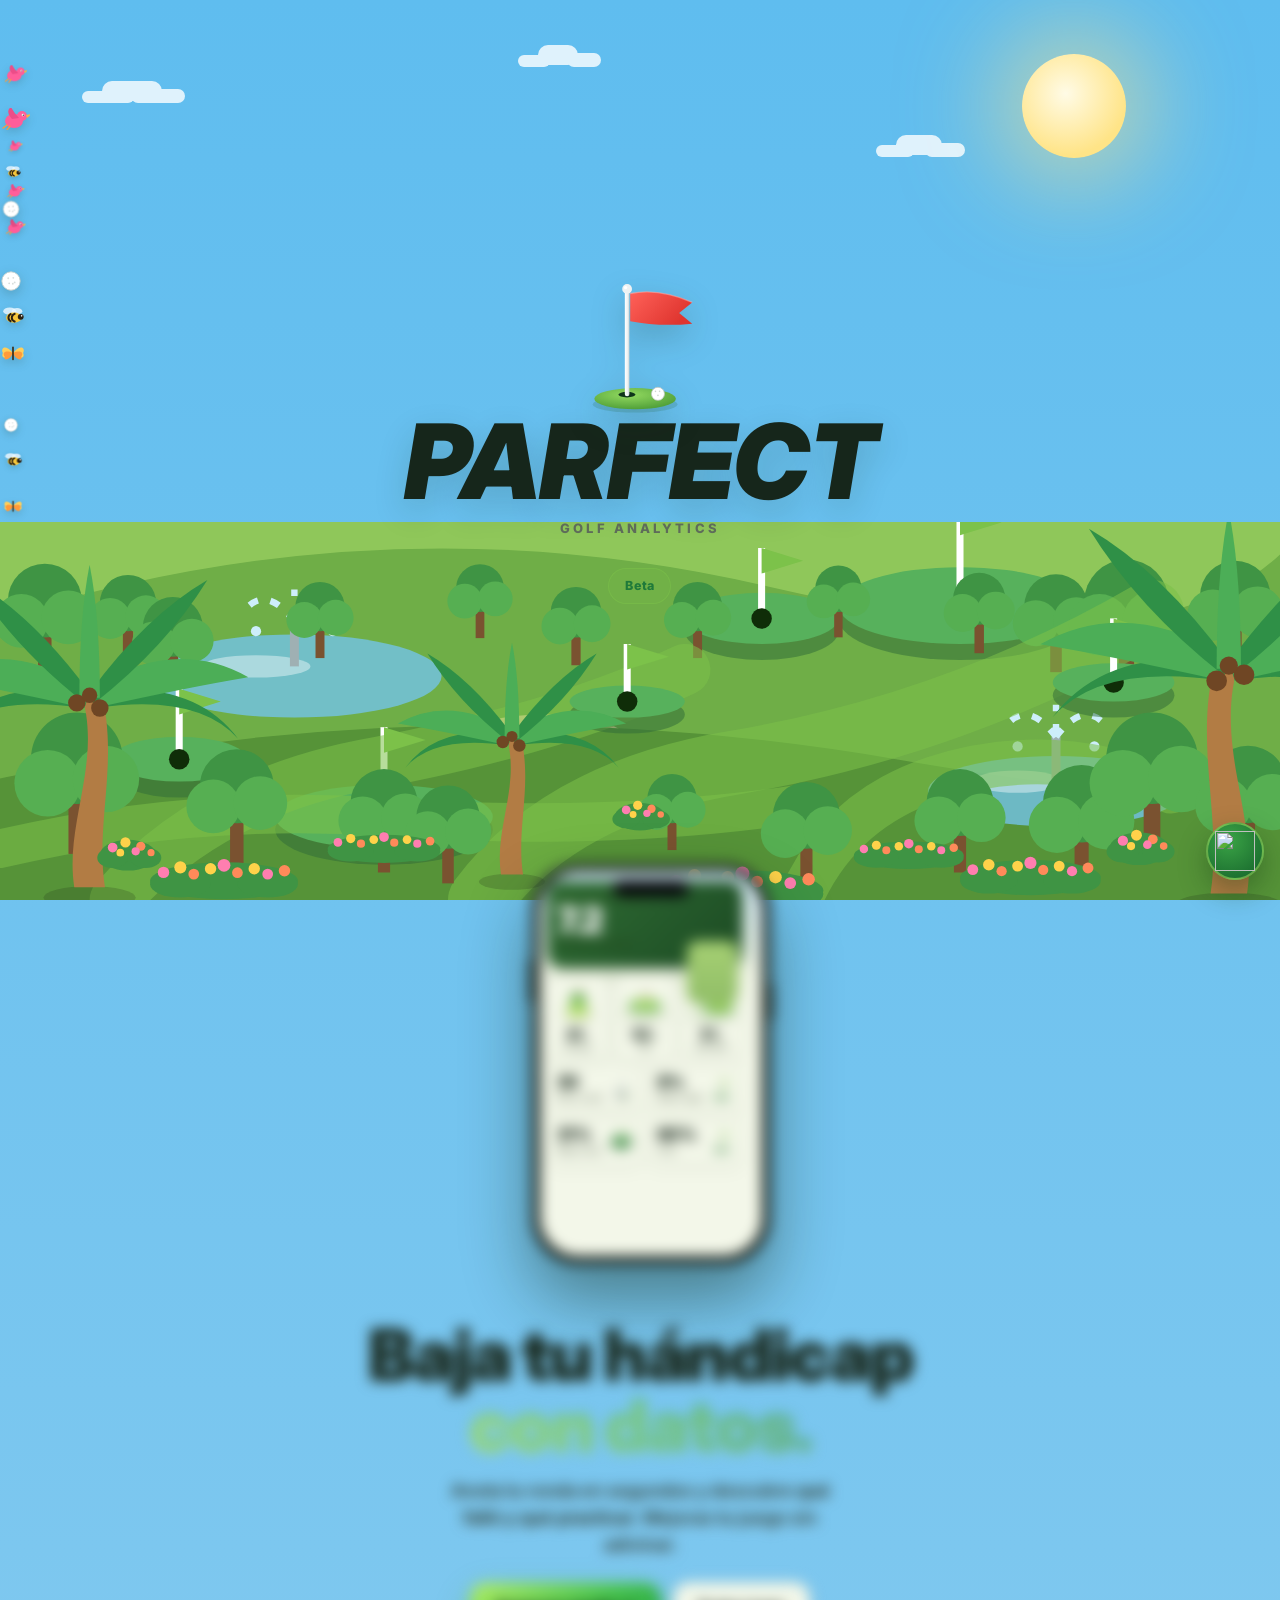
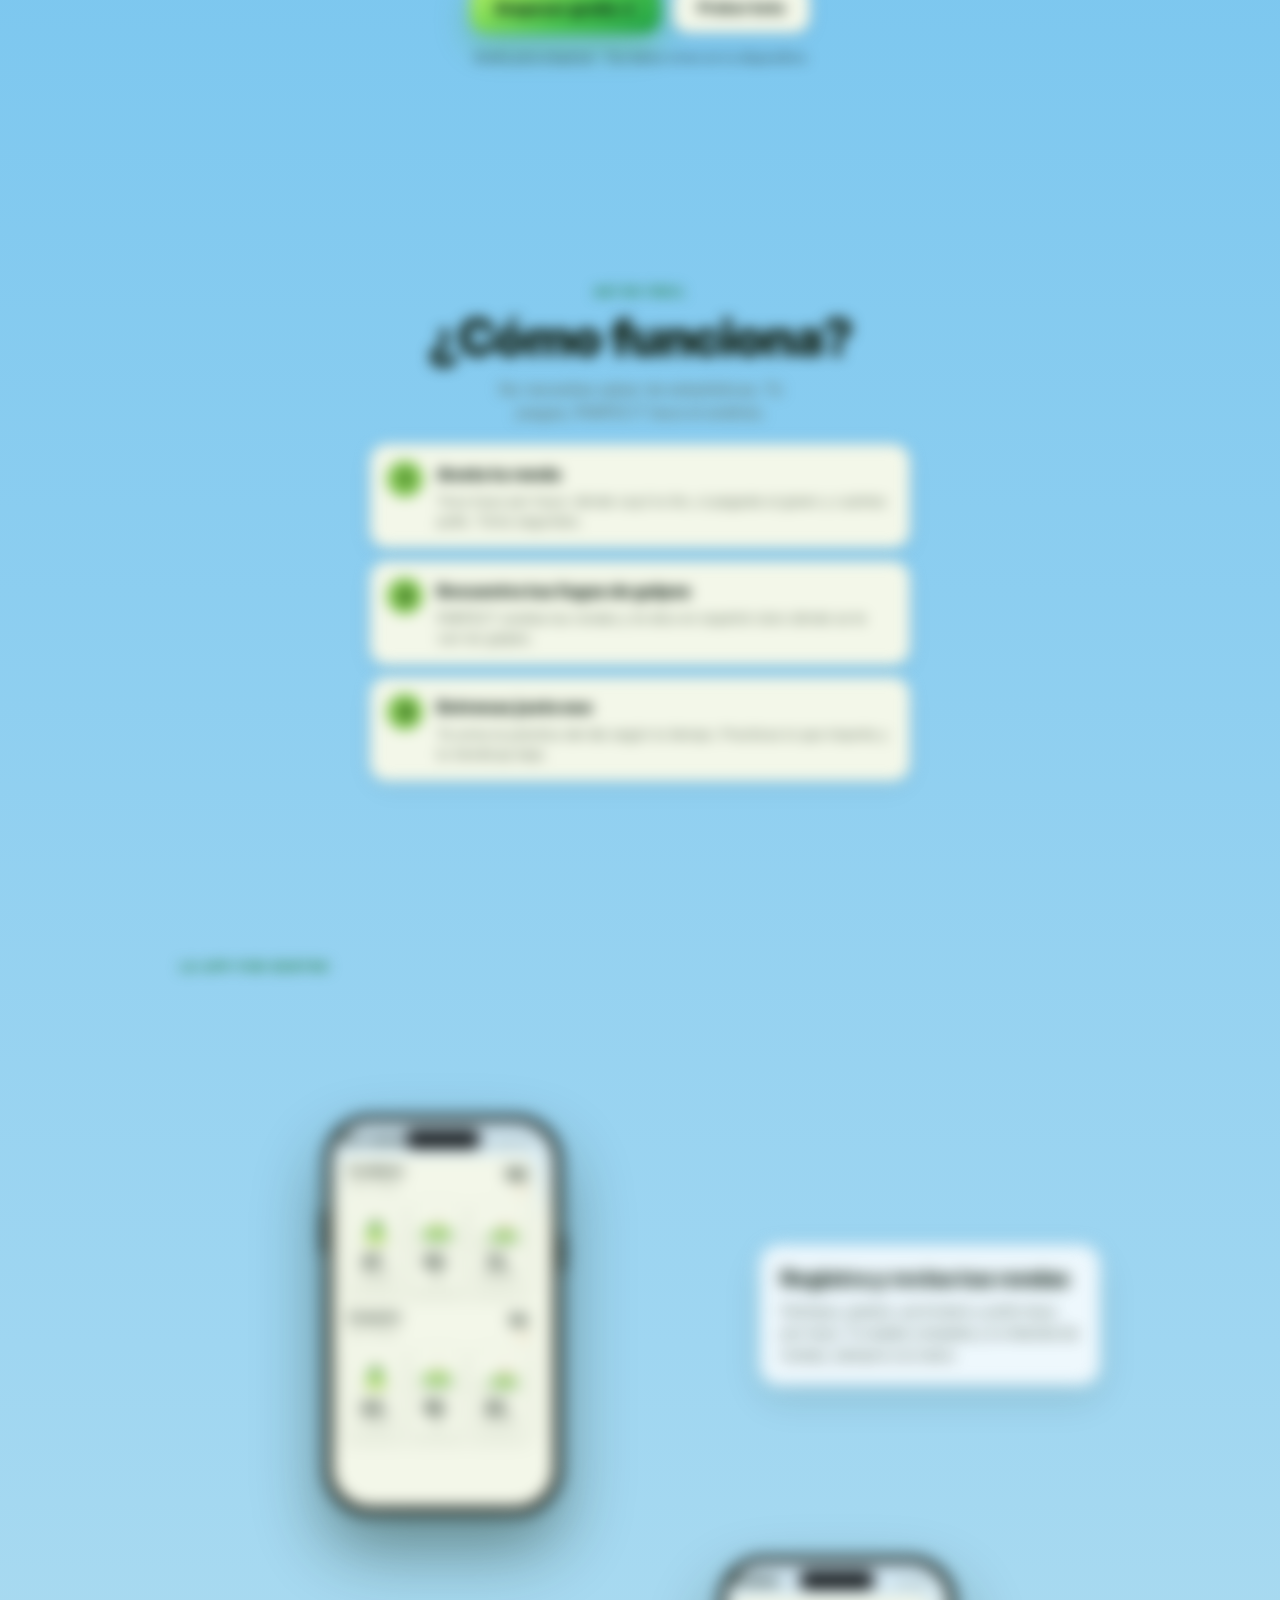
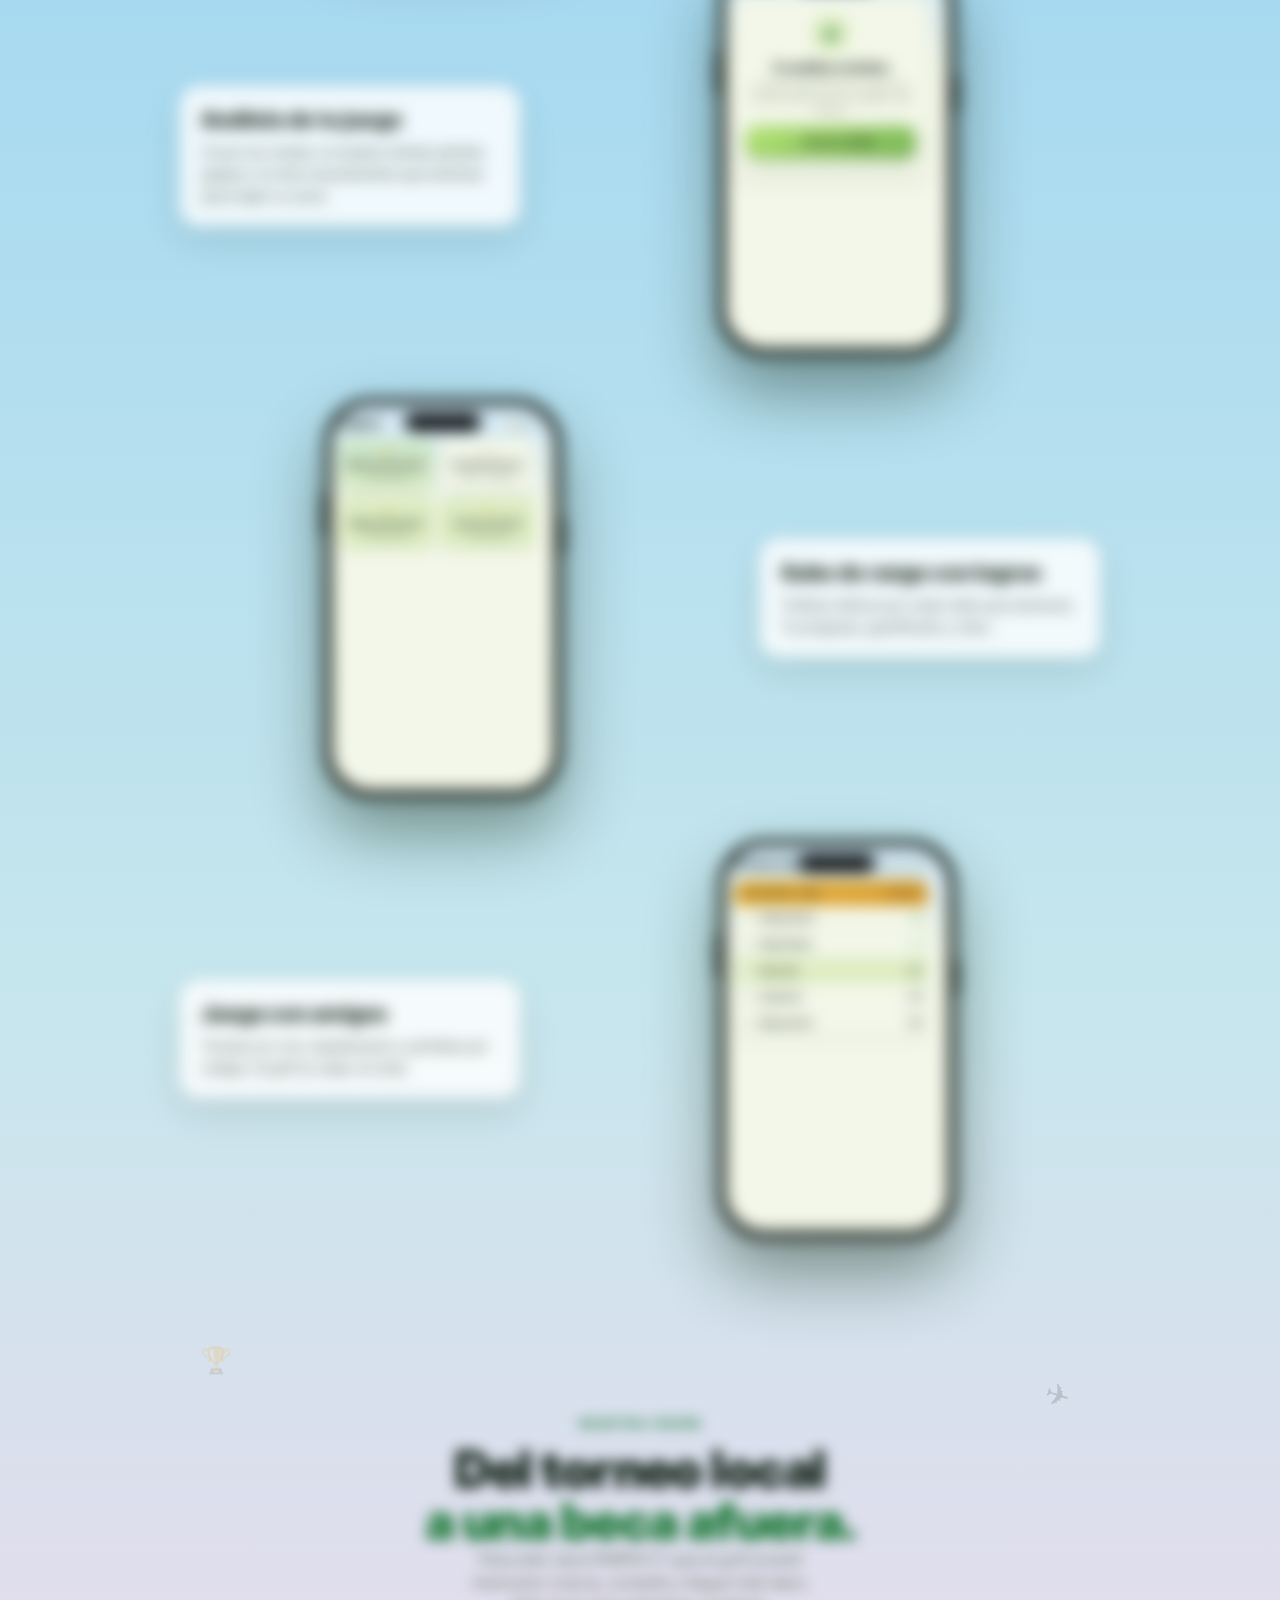
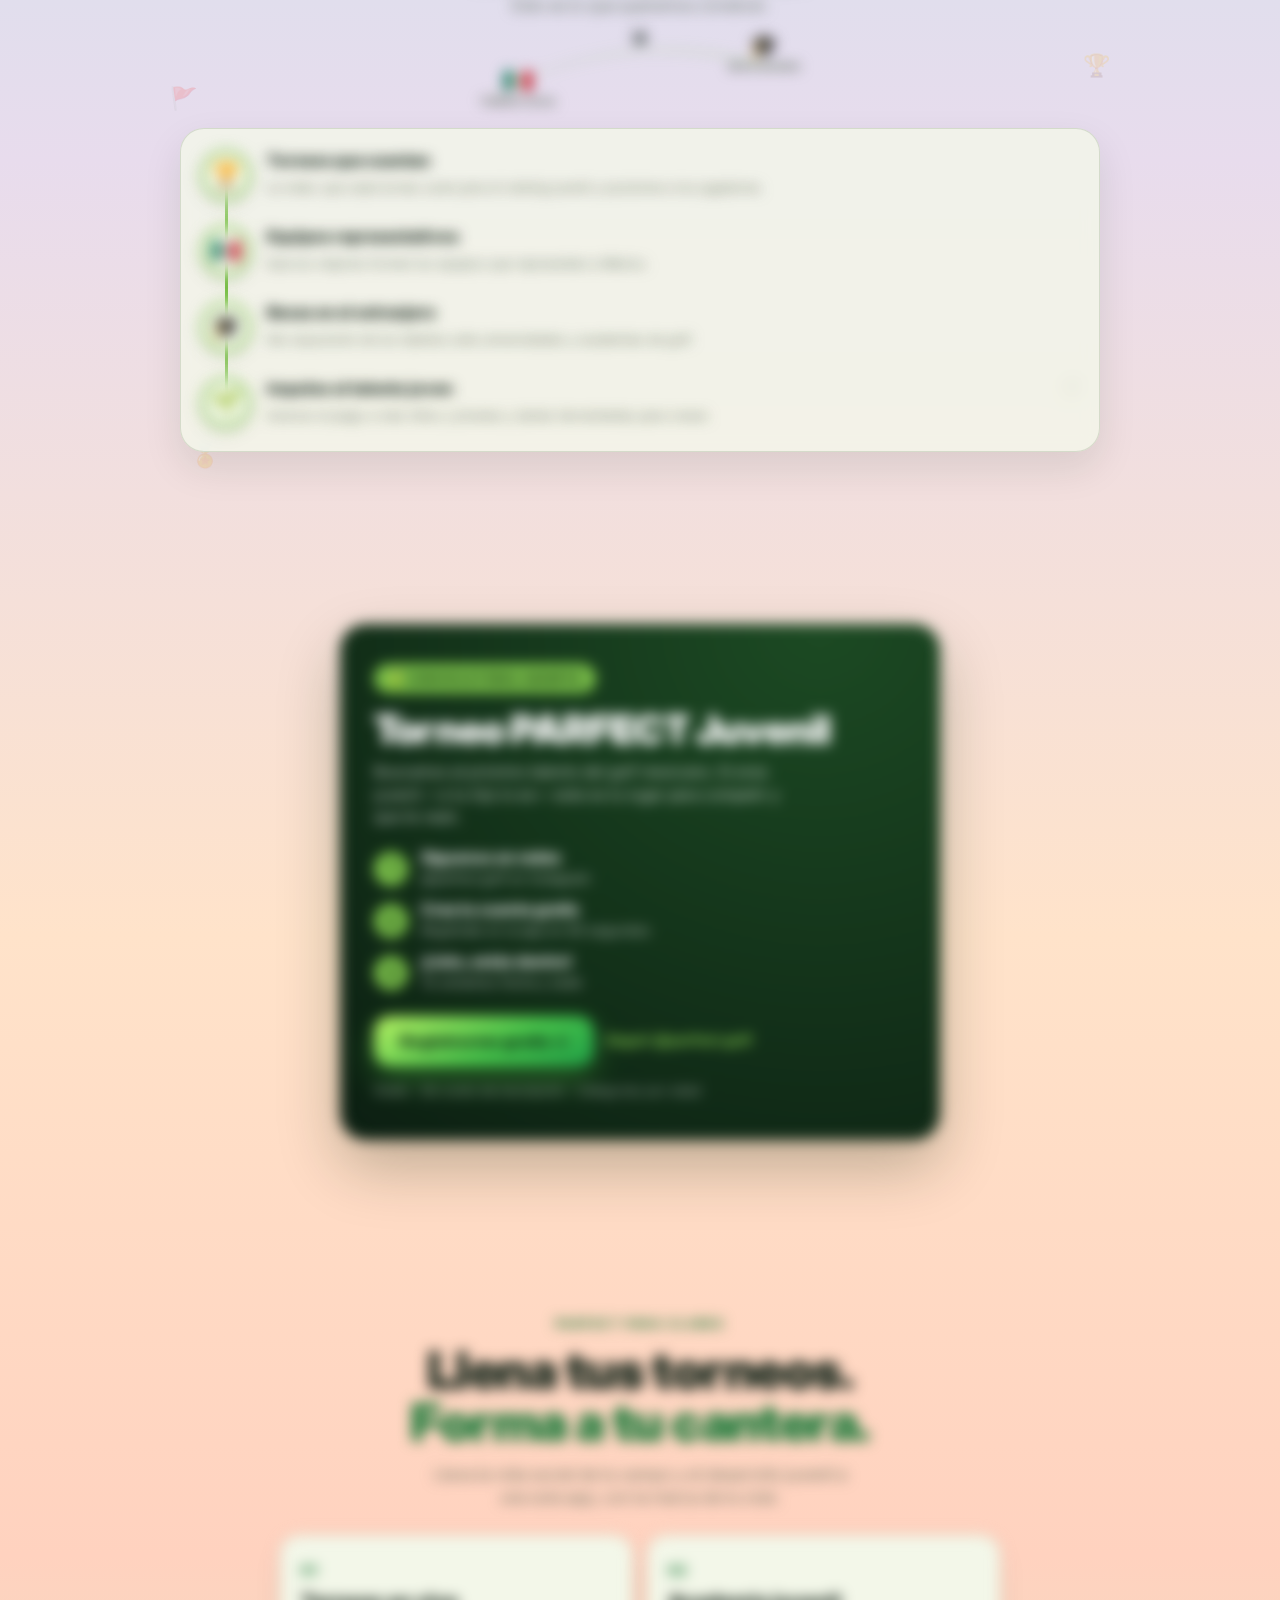
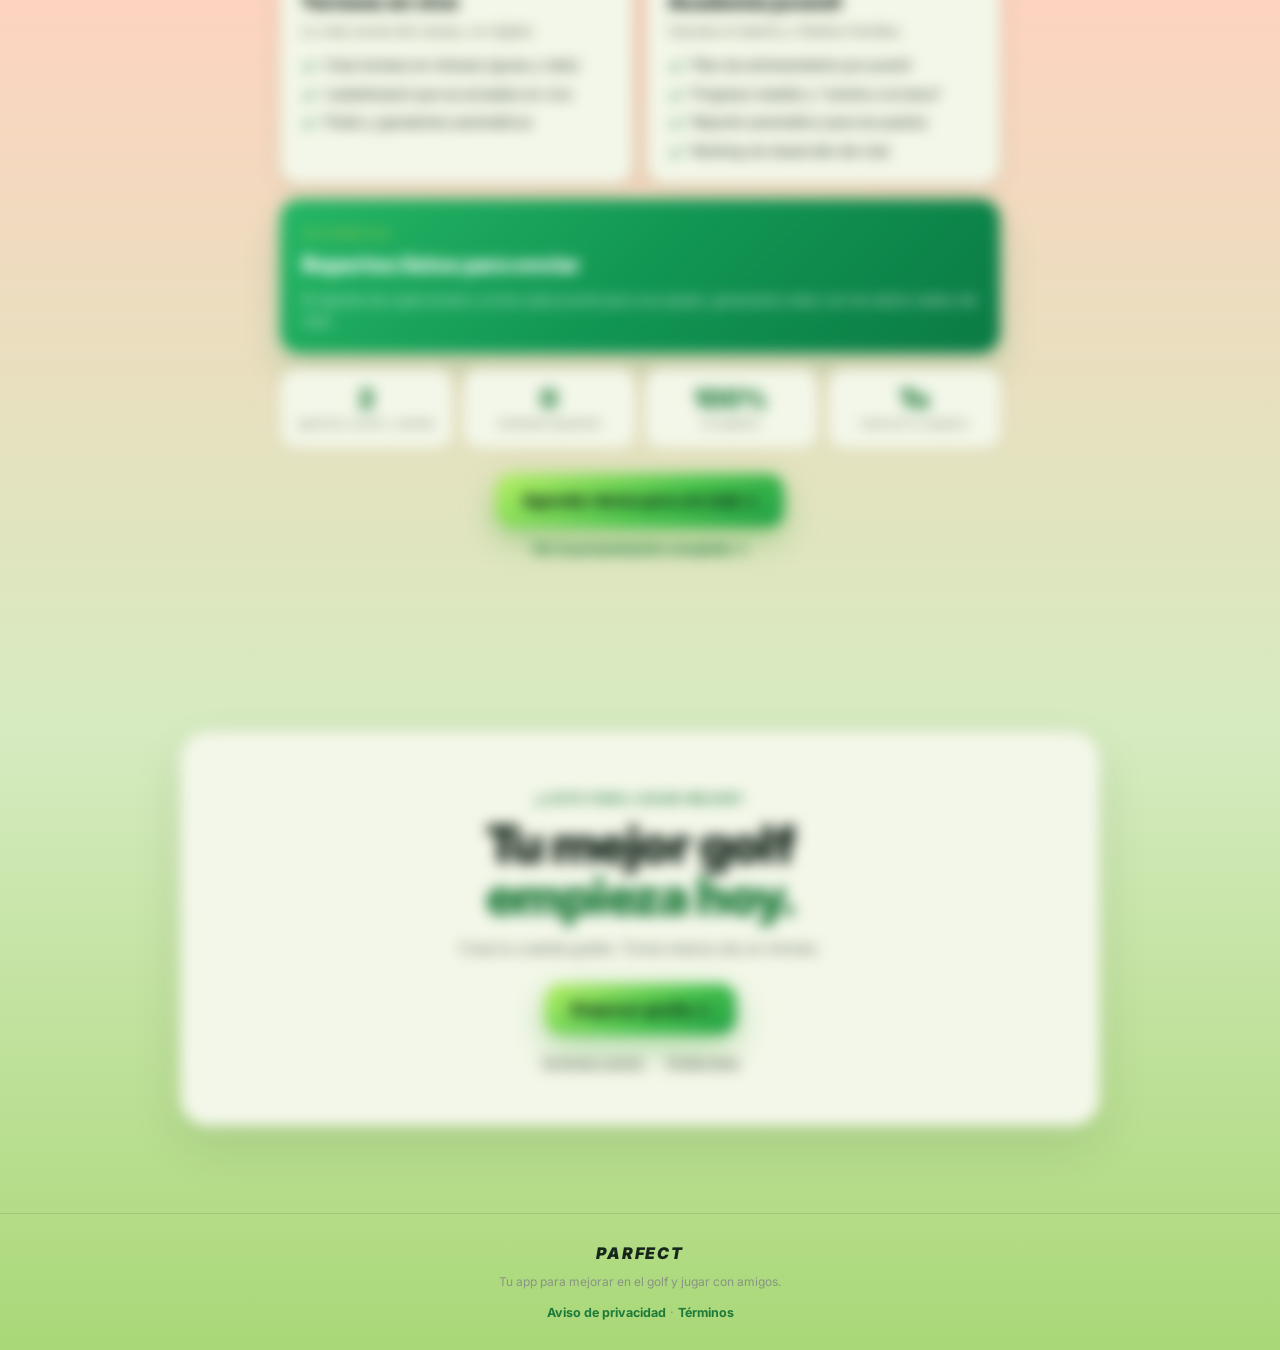
==== index.html @ e66dc019 "Aviario: tocar un pajaro abre hoja con que logro es (titulo, desbloqueado/bloqueado, descripcion) - " ====
<!doctype html>
<html lang="es">
<head>
  <meta charset="UTF-8" />
  <meta name="viewport" content="width=device-width, initial-scale=1.0, viewport-fit=cover" />
  <meta name="theme-color" content="#070b06" />
  <meta name="apple-mobile-web-app-capable" content="yes" />
  <meta name="mobile-web-app-capable" content="yes" />
  <meta name="apple-mobile-web-app-status-bar-style" content="black-translucent" />
  <meta name="apple-mobile-web-app-title" content="PARFECT" />
  <meta name="format-detection" content="telephone=no" />
  <meta name="description" content="PARFECT — Golf Analytics. Anota tu ronda y descubre qué practicar para bajar tu hándicap." />
  <title>PARFECT — Golf Analytics</title>
  <!-- Vista previa al compartir el enlace (WhatsApp, redes, etc.) -->
  <meta property="og:type" content="website" />
  <meta property="og:site_name" content="PARFECT" />
  <meta property="og:title" content="PARFECT — Golf Analytics" />
  <meta property="og:description" content="Golf Analytics. Anota tu ronda en segundos y descubre qué falló y qué practicar para bajar tu hándicap. Juega con amigos." />
  <meta property="og:url" content="https://parfectapp.github.io/parfect/" />
  <meta property="og:image" content="https://parfectapp.github.io/parfect/assets/icon-512.png?v=4" />
  <meta name="twitter:card" content="summary" />
  <meta name="twitter:title" content="PARFECT — Golf Analytics" />
  <meta name="twitter:description" content="Golf Analytics. Anota tu ronda y descubre qué practicar para bajar tu hándicap." />
  <meta name="twitter:image" content="https://parfectapp.github.io/parfect/assets/icon-512.png?v=4" />
  <link rel="icon" type="image/png" href="assets/icon-192.png?v=4" />
  <link rel="manifest" href="manifest.json" />
  <link rel="apple-touch-icon" href="assets/apple-touch-icon.png" />
  <link rel="preconnect" href="https://fonts.googleapis.com" />
  <link rel="preconnect" href="https://fonts.gstatic.com" crossorigin />
  <link href="https://fonts.googleapis.com/css2?family=Inter:ital,wght@0,400;0,600;0,700;0,800;0,900;1,800;1,900&display=swap" rel="stylesheet" />
  <link rel="stylesheet" href="css/styles.css?v=488" />
</head>
<body>
  <svg width="0" height="0" style="position:absolute" aria-hidden="true"><defs>
    <radialGradient id="g3dBall" cx="38%" cy="30%" r="72%"><stop offset="0%" stop-color="#ffffff"/><stop offset="55%" stop-color="#e8eef0"/><stop offset="100%" stop-color="#8a989b"/></radialGradient>
    <radialGradient id="g3dLime" cx="40%" cy="30%" r="75%"><stop offset="0%" stop-color="#ecffa6"/><stop offset="58%" stop-color="#7cc24a"/><stop offset="100%" stop-color="#8fb024"/></radialGradient>
    <linearGradient id="g3dGreenTop" x1="0" y1="0" x2="0" y2="1"><stop offset="0%" stop-color="#86d77f"/><stop offset="55%" stop-color="#52ac57"/><stop offset="100%" stop-color="#347e3c"/></linearGradient>
    <linearGradient id="g3dFair" x1="0" y1="0" x2="0" y2="1"><stop offset="0%" stop-color="#3f9447"/><stop offset="100%" stop-color="#1c4a24"/></linearGradient>
    <radialGradient id="g3dSky" cx="50%" cy="16%" r="95%"><stop offset="0%" stop-color="#142e1d"/><stop offset="60%" stop-color="#0c1a11"/><stop offset="100%" stop-color="#0a130c"/></radialGradient>
    <radialGradient id="g3dWater" cx="42%" cy="30%" r="80%"><stop offset="0%" stop-color="#79cdec"/><stop offset="60%" stop-color="#2f7fa6"/><stop offset="100%" stop-color="#194d68"/></radialGradient>
    <radialGradient id="g3dSand" cx="42%" cy="30%" r="82%"><stop offset="0%" stop-color="#f3e7bd"/><stop offset="100%" stop-color="#c7ad74"/></radialGradient>
    <linearGradient id="g3dGold" x1="0" y1="0" x2="0" y2="1"><stop offset="0%" stop-color="#ffe07a"/><stop offset="100%" stop-color="#e0962a"/></linearGradient>
    <radialGradient id="g3dEagle" cx="40%" cy="30%" r="80%"><stop offset="0%" stop-color="#b08f54"/><stop offset="55%" stop-color="#7c5d32"/><stop offset="100%" stop-color="#503a1e"/></radialGradient>
    <linearGradient id="g3dGrass" x1="0" y1="0" x2="0" y2="1"><stop offset="0%" stop-color="#4f9540"/><stop offset="42%" stop-color="#79b94f"/><stop offset="100%" stop-color="#cce7a4"/></linearGradient>
    <linearGradient id="g3dHorizon" x1="0" y1="0" x2="0" y2="1"><stop offset="0%" stop-color="#bfe6f7"/><stop offset="100%" stop-color="#bfe6f7" stop-opacity="0"/></linearGradient>
    <linearGradient id="capSky" x1="0" y1="0" x2="0" y2="1"><stop offset="0%" stop-color="#aaddf2"/><stop offset="55%" stop-color="#d2ebf0"/><stop offset="100%" stop-color="#dff0d6" stop-opacity="0"/></linearGradient>
    <clipPath id="capClip"><rect width="300" height="296" rx="16"/></clipPath>
  </defs></svg>
  <div class="app-bg" aria-hidden="true">
    <div class="bg-orb"></div>
    <div class="bg-stars"></div>
    <span class="bg-cloud bc1"></span><span class="bg-cloud bc2"></span><span class="bg-cloud bc3"></span><span class="bg-cloud bc4"></span>
    <img class="bg-bird bb1" src="assets/bird.png" alt="" />
    <img class="bg-bird bb2" src="assets/bird.png" alt="" />
    <img class="bg-bird bb3" src="assets/bird.png" alt="" />
    <span class="bg-gball gb1"></span>
    <span class="bg-gball gb2"></span>
    <svg class="bg-course" viewBox="0 0 400 240" preserveAspectRatio="xMidYMax slice" aria-hidden="true">
      <path class="bgc-far" d="M0,108 Q100,74 200,96 T400,88 L400,240 L0,240 Z"/>
      <g class="bgc-tree" transform="translate(18 110) scale(.85)"><rect class="bgc-trunk" x="-2" y="-2" width="4" height="14"/><circle class="bgc-leaf" cx="0" cy="-11" r="11"/><circle class="bgc-leaf2" cx="-7" cy="-5" r="8"/><circle class="bgc-leaf2" cx="7" cy="-6" r="8"/></g>
      <g class="bgc-tree" transform="translate(42 112) scale(.7)"><rect class="bgc-trunk" x="-2" y="-2" width="4" height="14"/><circle class="bgc-leaf" cx="0" cy="-11" r="11"/><circle class="bgc-leaf2" cx="-7" cy="-5" r="8"/><circle class="bgc-leaf2" cx="7" cy="-6" r="8"/></g>
      <g class="bgc-tree" transform="translate(66 108) scale(.95)"><rect class="bgc-trunk" x="-2" y="-2" width="4" height="14"/><circle class="bgc-leaf" cx="0" cy="-11" r="11"/><circle class="bgc-leaf2" cx="-7" cy="-5" r="8"/><circle class="bgc-leaf2" cx="7" cy="-6" r="8"/></g>
      <g class="bgc-tree" transform="translate(100 106) scale(.8)"><rect class="bgc-trunk" x="-2" y="-2" width="4" height="14"/><circle class="bgc-leaf" cx="0" cy="-11" r="11"/><circle class="bgc-leaf2" cx="-7" cy="-5" r="8"/><circle class="bgc-leaf2" cx="7" cy="-6" r="8"/></g>
      <g class="bgc-tree" transform="translate(140 104) scale(.7)"><rect class="bgc-trunk" x="-2" y="-2" width="4" height="14"/><circle class="bgc-leaf" cx="0" cy="-11" r="11"/><circle class="bgc-leaf2" cx="-7" cy="-5" r="8"/><circle class="bgc-leaf2" cx="7" cy="-6" r="8"/></g>
      <g class="bgc-tree" transform="translate(186 106) scale(.72)"><rect class="bgc-trunk" x="-2" y="-2" width="4" height="14"/><circle class="bgc-leaf" cx="0" cy="-11" r="11"/><circle class="bgc-leaf2" cx="-7" cy="-5" r="8"/><circle class="bgc-leaf2" cx="7" cy="-6" r="8"/></g>
      <g class="bgc-tree" transform="translate(232 104) scale(.7)"><rect class="bgc-trunk" x="-2" y="-2" width="4" height="14"/><circle class="bgc-leaf" cx="0" cy="-11" r="11"/><circle class="bgc-leaf2" cx="-7" cy="-5" r="8"/><circle class="bgc-leaf2" cx="7" cy="-6" r="8"/></g>
      <g class="bgc-tree" transform="translate(286 108) scale(.78)"><rect class="bgc-trunk" x="-2" y="-2" width="4" height="14"/><circle class="bgc-leaf" cx="0" cy="-11" r="11"/><circle class="bgc-leaf2" cx="-7" cy="-5" r="8"/><circle class="bgc-leaf2" cx="7" cy="-6" r="8"/></g>
      <g class="bgc-tree" transform="translate(330 110) scale(.9)"><rect class="bgc-trunk" x="-2" y="-2" width="4" height="14"/><circle class="bgc-leaf" cx="0" cy="-11" r="11"/><circle class="bgc-leaf2" cx="-7" cy="-5" r="8"/><circle class="bgc-leaf2" cx="7" cy="-6" r="8"/></g>
      <g class="bgc-tree" transform="translate(366 106) scale(1.05)"><rect class="bgc-trunk" x="-2" y="-2" width="4" height="14"/><circle class="bgc-leaf" cx="0" cy="-11" r="11"/><circle class="bgc-leaf2" cx="-7" cy="-5" r="8"/><circle class="bgc-leaf2" cx="7" cy="-6" r="8"/></g>
      <g class="bgc-flag" transform="translate(70 104)"><line x1="0" y1="0" x2="0" y2="-22" stroke="#fff" stroke-width="2.2"/><path d="M0,-22 l13,4 -13,4z" fill="#7cc24a"/><circle cx="0" cy="0" r="2.2" fill="#0a2e16"/></g>
      <path class="bgc-mid" d="M0,152 Q120,114 240,142 T400,132 L400,240 L0,240 Z"/>
      <ellipse class="bgc-lake" cx="92" cy="170" rx="46" ry="13"/><ellipse class="bgc-lake-sh" cx="80" cy="167" rx="17" ry="3.5"/><g class="bgc-fountain" transform="translate(92 165)"><rect x="-1.4" y="-12" width="2.8" height="14" fill="#9fb0b3"/><path class="bgc-fjet" d="M0,-12 q-9,-12 -16,-3 M0,-12 q9,-12 16,-3 M0,-13 v-9" fill="none" stroke="#cdeefb" stroke-width="2"/><circle class="bgc-fdrop d1" cx="-12" cy="-9" r="1.6" fill="#cdeefb"/><circle class="bgc-fdrop d2" cx="12" cy="-9" r="1.6" fill="#cdeefb"/></g>
      <ellipse class="bgc-green-sh" cx="300" cy="152" rx="38" ry="13"/><ellipse class="bgc-green" cx="300" cy="148" rx="38" ry="12"/><g class="bgc-flag" transform="translate(300 148)"><line x1="0" y1="0" x2="0" y2="-30" stroke="#fff" stroke-width="2.4"/><path d="M0,-30 l15,4.5 -15,4.5z" fill="#7cc24a"/><circle cx="0" cy="0" r="2.4" fill="#0a2e16"/></g>
      <ellipse class="bgc-green-sh" cx="238" cy="156" rx="24" ry="9"/><ellipse class="bgc-green" cx="238" cy="152" rx="24" ry="8"/><g class="bgc-flag" transform="translate(238 152)"><line x1="0" y1="0" x2="0" y2="-22" stroke="#fff" stroke-width="2.2"/><path d="M0,-22 l12,3.5 -12,3.5z" fill="#7cc24a"/></g>
      <g class="bgc-tree" transform="translate(14 158) scale(1.05)"><rect class="bgc-trunk" x="-2" y="-2" width="4" height="14"/><circle class="bgc-leaf" cx="0" cy="-11" r="11"/><circle class="bgc-leaf2" cx="-7" cy="-5" r="8"/><circle class="bgc-leaf2" cx="7" cy="-6" r="8"/></g>
      <g class="bgc-tree" transform="translate(54 164) scale(.85)"><rect class="bgc-trunk" x="-2" y="-2" width="4" height="14"/><circle class="bgc-leaf" cx="0" cy="-11" r="11"/><circle class="bgc-leaf2" cx="-7" cy="-5" r="8"/><circle class="bgc-leaf2" cx="7" cy="-6" r="8"/></g>
      <g class="bgc-tree" transform="translate(100 156) scale(.7)"><rect class="bgc-trunk" x="-2" y="-2" width="4" height="14"/><circle class="bgc-leaf" cx="0" cy="-11" r="11"/><circle class="bgc-leaf2" cx="-7" cy="-5" r="8"/><circle class="bgc-leaf2" cx="7" cy="-6" r="8"/></g>
      <g class="bgc-tree" transform="translate(352 160) scale(1.2)"><rect class="bgc-trunk" x="-2" y="-2" width="4" height="14"/><circle class="bgc-leaf" cx="0" cy="-11" r="11"/><circle class="bgc-leaf2" cx="-7" cy="-5" r="8"/><circle class="bgc-leaf2" cx="7" cy="-6" r="8"/></g>
      <g class="bgc-tree" transform="translate(386 156) scale(1.0)"><rect class="bgc-trunk" x="-2" y="-2" width="4" height="14"/><circle class="bgc-leaf" cx="0" cy="-11" r="11"/><circle class="bgc-leaf2" cx="-7" cy="-5" r="8"/><circle class="bgc-leaf2" cx="7" cy="-6" r="8"/></g>
      <ellipse class="bgc-sand" cx="170" cy="190" rx="26" ry="8"/>
      <ellipse class="bgc-sand" cx="64" cy="198" rx="20" ry="7"/>
      <path class="bgc-front" d="M0,202 Q140,172 280,196 T400,192 L400,240 L0,240 Z"/>
      <ellipse class="bgc-lake" cx="330" cy="206" rx="40" ry="11"/><ellipse class="bgc-lake-sh" cx="318" cy="203" rx="14" ry="3.5"/><g class="bgc-fountain" transform="translate(330 201)"><rect x="-1.4" y="-12" width="2.8" height="14" fill="#9fb0b3"/><path class="bgc-fjet" d="M0,-12 q-9,-12 -16,-3 M0,-12 q9,-12 16,-3 M0,-13 v-9" fill="none" stroke="#cdeefb" stroke-width="2"/><circle class="bgc-fdrop d1" cx="-12" cy="-9" r="1.6" fill="#cdeefb"/><circle class="bgc-fdrop d2" cx="12" cy="-9" r="1.6" fill="#cdeefb"/></g>
      <ellipse class="bgc-green-sh" cx="120" cy="218" rx="34" ry="11"/><ellipse class="bgc-green" cx="120" cy="214" rx="34" ry="10"/><g class="bgc-flag" transform="translate(120 214)"><line x1="0" y1="0" x2="0" y2="-28" stroke="#fff" stroke-width="2.4"/><path d="M0,-28 l14,4 -14,4z" fill="#7cc24a"/><circle cx="0" cy="0" r="2.4" fill="#0a2e16"/></g>
      <path class="bgc-fair" d="M150,240 Q175,206 230,197 Q300,185 360,150" fill="none" stroke-width="20" stroke-linecap="round"/>
      <path class="bgc-fair" d="M36,240 Q66,206 118,197 Q176,186 214,168" fill="none" stroke-width="16" stroke-linecap="round"/>
      <path class="bgc-fair" d="M250,240 Q262,212 292,202 Q330,190 366,206" fill="none" stroke-width="14" stroke-linecap="round"/>
      <path class="bgc-fair" d="M0,224 Q60,210 120,214 Q190,219 250,210" fill="none" stroke-width="12" stroke-linecap="round"/>
      <ellipse class="bgc-green-sh" cx="56" cy="200" rx="21" ry="8"/><ellipse class="bgc-green" cx="56" cy="196" rx="21" ry="7"/><g class="bgc-flag" transform="translate(56 196)"><line x1="0" y1="0" x2="0" y2="-22" stroke="#fff" stroke-width="2.2"/><path d="M0,-22 l12,3.5 -12,3.5z" fill="#7cc24a"/></g>
      <ellipse class="bgc-green-sh" cx="348" cy="176" rx="19" ry="7"/><ellipse class="bgc-green" cx="348" cy="172" rx="19" ry="6"/><g class="bgc-flag" transform="translate(348 172)"><line x1="0" y1="0" x2="0" y2="-20" stroke="#fff" stroke-width="2.2"/><path d="M0,-20 l12,3.5 -12,3.5z" fill="#7cc24a"/></g>
      <ellipse class="bgc-green-sh" cx="196" cy="182" rx="18" ry="6"/><ellipse class="bgc-green" cx="196" cy="178" rx="18" ry="5"/><g class="bgc-flag" transform="translate(196 178)"><line x1="0" y1="0" x2="0" y2="-18" stroke="#fff" stroke-width="2"/><path d="M0,-18 l11,3 -11,3z" fill="#7cc24a"/></g>
      <g class="bgc-tree" transform="translate(24 210) scale(1.3)"><rect class="bgc-trunk" x="-2" y="-2" width="4" height="14"/><circle class="bgc-leaf" cx="0" cy="-11" r="11"/><circle class="bgc-leaf2" cx="-7" cy="-5" r="8"/><circle class="bgc-leaf2" cx="7" cy="-6" r="8"/></g>
      <g class="bgc-tree" transform="translate(74 216) scale(1.05)"><rect class="bgc-trunk" x="-2" y="-2" width="4" height="14"/><circle class="bgc-leaf" cx="0" cy="-11" r="11"/><circle class="bgc-leaf2" cx="-7" cy="-5" r="8"/><circle class="bgc-leaf2" cx="7" cy="-6" r="8"/></g>
      <g class="bgc-tree" transform="translate(360 210) scale(1.3)"><rect class="bgc-trunk" x="-2" y="-2" width="4" height="14"/><circle class="bgc-leaf" cx="0" cy="-11" r="11"/><circle class="bgc-leaf2" cx="-7" cy="-5" r="8"/><circle class="bgc-leaf2" cx="7" cy="-6" r="8"/></g>
      <g class="bgc-tree" transform="translate(390 216) scale(1.1)"><rect class="bgc-trunk" x="-2" y="-2" width="4" height="14"/><circle class="bgc-leaf" cx="0" cy="-11" r="11"/><circle class="bgc-leaf2" cx="-7" cy="-5" r="8"/><circle class="bgc-leaf2" cx="7" cy="-6" r="8"/></g>
      <g class="bgc-tree" transform="translate(150 156) scale(.68)"><rect class="bgc-trunk" x="-2" y="-2" width="4" height="14"/><circle class="bgc-leaf" cx="0" cy="-11" r="11"/><circle class="bgc-leaf2" cx="-7" cy="-5" r="8"/><circle class="bgc-leaf2" cx="7" cy="-6" r="8"/></g>
      <g class="bgc-tree" transform="translate(262 150) scale(.66)"><rect class="bgc-trunk" x="-2" y="-2" width="4" height="14"/><circle class="bgc-leaf" cx="0" cy="-11" r="11"/><circle class="bgc-leaf2" cx="-7" cy="-5" r="8"/><circle class="bgc-leaf2" cx="7" cy="-6" r="8"/></g>
      <g class="bgc-tree" transform="translate(120 222) scale(.95)"><rect class="bgc-trunk" x="-2" y="-2" width="4" height="14"/><circle class="bgc-leaf" cx="0" cy="-11" r="11"/><circle class="bgc-leaf2" cx="-7" cy="-5" r="8"/><circle class="bgc-leaf2" cx="7" cy="-6" r="8"/></g>
      <g class="bgc-tree" transform="translate(300 222) scale(.95)"><rect class="bgc-trunk" x="-2" y="-2" width="4" height="14"/><circle class="bgc-leaf" cx="0" cy="-11" r="11"/><circle class="bgc-leaf2" cx="-7" cy="-5" r="8"/><circle class="bgc-leaf2" cx="7" cy="-6" r="8"/></g>
      <g class="bgc-tree" transform="translate(40 156) scale(.8)"><rect class="bgc-trunk" x="-2" y="-2" width="4" height="14"/><circle class="bgc-leaf" cx="0" cy="-11" r="11"/><circle class="bgc-leaf2" cx="-7" cy="-5" r="8"/><circle class="bgc-leaf2" cx="7" cy="-6" r="8"/></g>
      <g class="bgc-tree" transform="translate(180 158) scale(.72)"><rect class="bgc-trunk" x="-2" y="-2" width="4" height="14"/><circle class="bgc-leaf" cx="0" cy="-11" r="11"/><circle class="bgc-leaf2" cx="-7" cy="-5" r="8"/><circle class="bgc-leaf2" cx="7" cy="-6" r="8"/></g>
      <g class="bgc-tree" transform="translate(218 156) scale(.7)"><rect class="bgc-trunk" x="-2" y="-2" width="4" height="14"/><circle class="bgc-leaf" cx="0" cy="-11" r="11"/><circle class="bgc-leaf2" cx="-7" cy="-5" r="8"/><circle class="bgc-leaf2" cx="7" cy="-6" r="8"/></g>
      <g class="bgc-tree" transform="translate(306 154) scale(.74)"><rect class="bgc-trunk" x="-2" y="-2" width="4" height="14"/><circle class="bgc-leaf" cx="0" cy="-11" r="11"/><circle class="bgc-leaf2" cx="-7" cy="-5" r="8"/><circle class="bgc-leaf2" cx="7" cy="-6" r="8"/></g>
      <g class="bgc-tree" transform="translate(330 158) scale(.9)"><rect class="bgc-trunk" x="-2" y="-2" width="4" height="14"/><circle class="bgc-leaf" cx="0" cy="-11" r="11"/><circle class="bgc-leaf2" cx="-7" cy="-5" r="8"/><circle class="bgc-leaf2" cx="7" cy="-6" r="8"/></g>
      <g class="bgc-tree" transform="translate(140 224) scale(.9)"><rect class="bgc-trunk" x="-2" y="-2" width="4" height="14"/><circle class="bgc-leaf" cx="0" cy="-11" r="11"/><circle class="bgc-leaf2" cx="-7" cy="-5" r="8"/><circle class="bgc-leaf2" cx="7" cy="-6" r="8"/></g>
      <g class="bgc-tree" transform="translate(210 216) scale(.7)"><rect class="bgc-trunk" x="-2" y="-2" width="4" height="14"/><circle class="bgc-leaf" cx="0" cy="-11" r="11"/><circle class="bgc-leaf2" cx="-7" cy="-5" r="8"/><circle class="bgc-leaf2" cx="7" cy="-6" r="8"/></g>
      <g class="bgc-tree" transform="translate(252 224) scale(.95)"><rect class="bgc-trunk" x="-2" y="-2" width="4" height="14"/><circle class="bgc-leaf" cx="0" cy="-11" r="11"/><circle class="bgc-leaf2" cx="-7" cy="-5" r="8"/><circle class="bgc-leaf2" cx="7" cy="-6" r="8"/></g>
      <g class="bgc-tree" transform="translate(338 222) scale(1.1)"><rect class="bgc-trunk" x="-2" y="-2" width="4" height="14"/><circle class="bgc-leaf" cx="0" cy="-11" r="11"/><circle class="bgc-leaf2" cx="-7" cy="-5" r="8"/><circle class="bgc-leaf2" cx="7" cy="-6" r="8"/></g>
      <g class="bgc-palm" transform="translate(34 234) scale(1.7 1.7)"><ellipse class="bgc-gsh" cx="0" cy="2" rx="9" ry="2.2"/><path class="bgc-ptrunk" d="M-3,0 C-5,-13 3,-25 -2,-39 L2,-39 C6,-25 1,-13 3,0 Z"/><g transform="translate(0 -38)"><g class="bgc-pcrown" style="animation-delay:0s"><path class="bgc-pleaf" d="M0,0 Q20,-3 29,9 Q21,0 1,3 Z"/><path class="bgc-pleaf" d="M0,0 Q-20,-3 -29,9 Q-21,0 -1,3 Z"/><path class="bgc-pleaf2" d="M0,-1 Q17,-11 31,-3 Q19,-1 1,3 Z"/><path class="bgc-pleaf2" d="M0,-1 Q-17,-11 -31,-3 Q-19,-1 -1,3 Z"/><path class="bgc-pleaf" d="M0,0 Q11,-15 23,-22 Q15,-9 1,2 Z"/><path class="bgc-pleaf" d="M0,0 Q-11,-15 -23,-22 Q-15,-9 -1,2 Z"/><path class="bgc-pleaf2" d="M-2,1 Q-2,-15 0,-25 Q2,-15 2,1 Z"/><circle class="bgc-pcoco" cx="-2.5" cy="2" r="1.7"/><circle class="bgc-pcoco" cx="2" cy="3" r="1.7"/><circle class="bgc-pcoco" cx="0" cy="0.5" r="1.5"/></g></g></g>
      <g class="bgc-palm" transform="translate(378 238) scale(-2 2)"><ellipse class="bgc-gsh" cx="0" cy="2" rx="9" ry="2.2"/><path class="bgc-ptrunk" d="M-3,0 C-5,-13 3,-25 -2,-39 L2,-39 C6,-25 1,-13 3,0 Z"/><g transform="translate(0 -38)"><g class="bgc-pcrown" style="animation-delay:-1.6s"><path class="bgc-pleaf" d="M0,0 Q20,-3 29,9 Q21,0 1,3 Z"/><path class="bgc-pleaf" d="M0,0 Q-20,-3 -29,9 Q-21,0 -1,3 Z"/><path class="bgc-pleaf2" d="M0,-1 Q17,-11 31,-3 Q19,-1 1,3 Z"/><path class="bgc-pleaf2" d="M0,-1 Q-17,-11 -31,-3 Q-19,-1 -1,3 Z"/><path class="bgc-pleaf" d="M0,0 Q11,-15 23,-22 Q15,-9 1,2 Z"/><path class="bgc-pleaf" d="M0,0 Q-11,-15 -23,-22 Q-15,-9 -1,2 Z"/><path class="bgc-pleaf2" d="M-2,1 Q-2,-15 0,-25 Q2,-15 2,1 Z"/><circle class="bgc-pcoco" cx="-2.5" cy="2" r="1.7"/><circle class="bgc-pcoco" cx="2" cy="3" r="1.7"/><circle class="bgc-pcoco" cx="0" cy="0.5" r="1.5"/></g></g></g>
      <g class="bgc-palm" transform="translate(210 226) scale(1.3 1.3)"><ellipse class="bgc-gsh" cx="0" cy="2" rx="9" ry="2.2"/><path class="bgc-ptrunk" d="M-3,0 C-5,-13 3,-25 -2,-39 L2,-39 C6,-25 1,-13 3,0 Z"/><g transform="translate(0 -38)"><g class="bgc-pcrown" style="animation-delay:-3s"><path class="bgc-pleaf" d="M0,0 Q20,-3 29,9 Q21,0 1,3 Z"/><path class="bgc-pleaf" d="M0,0 Q-20,-3 -29,9 Q-21,0 -1,3 Z"/><path class="bgc-pleaf2" d="M0,-1 Q17,-11 31,-3 Q19,-1 1,3 Z"/><path class="bgc-pleaf2" d="M0,-1 Q-17,-11 -31,-3 Q-19,-1 -1,3 Z"/><path class="bgc-pleaf" d="M0,0 Q11,-15 23,-22 Q15,-9 1,2 Z"/><path class="bgc-pleaf" d="M0,0 Q-11,-15 -23,-22 Q-15,-9 -1,2 Z"/><path class="bgc-pleaf2" d="M-2,1 Q-2,-15 0,-25 Q2,-15 2,1 Z"/><circle class="bgc-pcoco" cx="-2.5" cy="2" r="1.7"/><circle class="bgc-pcoco" cx="2" cy="3" r="1.7"/><circle class="bgc-pcoco" cx="0" cy="0.5" r="1.5"/></g></g></g>
      <g class="bgc-bush" transform="translate(150 226) scale(1.15)"><ellipse class="bgc-bushleaf" cx="0" cy="0" rx="11" ry="6"/><ellipse class="bgc-bushleaf" cx="-6" cy="1" rx="6" ry="4"/><ellipse class="bgc-bushleaf" cx="7" cy="1" rx="6" ry="4"/><circle class="bgc-fl a" cx="-6" cy="-3" r="1.9"/><circle class="bgc-fl b" cx="-1" cy="-5" r="2"/><circle class="bgc-fl c" cx="5" cy="-3.5" r="1.8"/><circle class="bgc-fl b" cx="-3" cy="-1" r="1.5"/><circle class="bgc-fl a" cx="3" cy="-1.5" r="1.6"/><circle class="bgc-fl c" cx="9" cy="-1" r="1.4"/></g>
      <g class="bgc-bush" transform="translate(288 216) scale(1)"><ellipse class="bgc-bushleaf" cx="0" cy="0" rx="11" ry="6"/><ellipse class="bgc-bushleaf" cx="-6" cy="1" rx="6" ry="4"/><ellipse class="bgc-bushleaf" cx="7" cy="1" rx="6" ry="4"/><circle class="bgc-fl a" cx="-6" cy="-3" r="1.9"/><circle class="bgc-fl b" cx="-1" cy="-5" r="2"/><circle class="bgc-fl c" cx="5" cy="-3.5" r="1.8"/><circle class="bgc-fl b" cx="-3" cy="-1" r="1.5"/><circle class="bgc-fl a" cx="3" cy="-1.5" r="1.6"/><circle class="bgc-fl c" cx="9" cy="-1" r="1.4"/></g>
      <g class="bgc-bush" transform="translate(96 210) scale(0.9)"><ellipse class="bgc-bushleaf" cx="0" cy="0" rx="11" ry="6"/><ellipse class="bgc-bushleaf" cx="-6" cy="1" rx="6" ry="4"/><ellipse class="bgc-bushleaf" cx="7" cy="1" rx="6" ry="4"/><circle class="bgc-fl a" cx="-6" cy="-3" r="1.9"/><circle class="bgc-fl b" cx="-1" cy="-5" r="2"/><circle class="bgc-fl c" cx="5" cy="-3.5" r="1.8"/><circle class="bgc-fl b" cx="-3" cy="-1" r="1.5"/><circle class="bgc-fl a" cx="3" cy="-1.5" r="1.6"/><circle class="bgc-fl c" cx="9" cy="-1" r="1.4"/></g>
      <g class="bgc-bush" transform="translate(332 232) scale(0.95)"><ellipse class="bgc-bushleaf" cx="0" cy="0" rx="11" ry="6"/><ellipse class="bgc-bushleaf" cx="-6" cy="1" rx="6" ry="4"/><ellipse class="bgc-bushleaf" cx="7" cy="1" rx="6" ry="4"/><circle class="bgc-fl a" cx="-6" cy="-3" r="1.9"/><circle class="bgc-fl b" cx="-1" cy="-5" r="2"/><circle class="bgc-fl c" cx="5" cy="-3.5" r="1.8"/><circle class="bgc-fl b" cx="-3" cy="-1" r="1.5"/><circle class="bgc-fl a" cx="3" cy="-1.5" r="1.6"/><circle class="bgc-fl c" cx="9" cy="-1" r="1.4"/></g>
      <g class="bgc-bush" transform="translate(62 228) scale(0.85)"><ellipse class="bgc-bushleaf" cx="0" cy="0" rx="11" ry="6"/><ellipse class="bgc-bushleaf" cx="-6" cy="1" rx="6" ry="4"/><ellipse class="bgc-bushleaf" cx="7" cy="1" rx="6" ry="4"/><circle class="bgc-fl a" cx="-6" cy="-3" r="1.9"/><circle class="bgc-fl b" cx="-1" cy="-5" r="2"/><circle class="bgc-fl c" cx="5" cy="-3.5" r="1.8"/><circle class="bgc-fl b" cx="-3" cy="-1" r="1.5"/><circle class="bgc-fl a" cx="3" cy="-1.5" r="1.6"/><circle class="bgc-fl c" cx="9" cy="-1" r="1.4"/></g>
      <g class="bgc-bush" transform="translate(248 232) scale(0.9)"><ellipse class="bgc-bushleaf" cx="0" cy="0" rx="11" ry="6"/><ellipse class="bgc-bushleaf" cx="-6" cy="1" rx="6" ry="4"/><ellipse class="bgc-bushleaf" cx="7" cy="1" rx="6" ry="4"/><circle class="bgc-fl a" cx="-6" cy="-3" r="1.9"/><circle class="bgc-fl b" cx="-1" cy="-5" r="2"/><circle class="bgc-fl c" cx="5" cy="-3.5" r="1.8"/><circle class="bgc-fl b" cx="-3" cy="-1" r="1.5"/><circle class="bgc-fl a" cx="3" cy="-1.5" r="1.6"/><circle class="bgc-fl c" cx="9" cy="-1" r="1.4"/></g>
      <g class="bgc-bush" transform="translate(190 208) scale(0.8)"><ellipse class="bgc-bushleaf" cx="0" cy="0" rx="11" ry="6"/><ellipse class="bgc-bushleaf" cx="-6" cy="1" rx="6" ry="4"/><ellipse class="bgc-bushleaf" cx="7" cy="1" rx="6" ry="4"/><circle class="bgc-fl a" cx="-6" cy="-3" r="1.9"/><circle class="bgc-fl b" cx="-1" cy="-5" r="2"/><circle class="bgc-fl c" cx="5" cy="-3.5" r="1.8"/><circle class="bgc-fl b" cx="-3" cy="-1" r="1.5"/><circle class="bgc-fl a" cx="3" cy="-1.5" r="1.6"/><circle class="bgc-fl c" cx="9" cy="-1" r="1.4"/></g>
      <g class="bgc-bush" transform="translate(70 236) scale(1.05)"><ellipse class="bgc-bushleaf" cx="0" cy="0" rx="22" ry="5.5"/><ellipse class="bgc-bushleaf" cx="-13" cy="1" rx="9" ry="4"/><ellipse class="bgc-bushleaf" cx="13" cy="1" rx="9" ry="4"/><circle class="bgc-fl a" cx="-18" cy="-2.5" r="1.7"/><circle class="bgc-fl b" cx="-13" cy="-4" r="1.8"/><circle class="bgc-fl c" cx="-9" cy="-2" r="1.6"/><circle class="bgc-fl b" cx="-4" cy="-3.6" r="1.7"/><circle class="bgc-fl a" cx="0" cy="-4.6" r="1.9"/><circle class="bgc-fl c" cx="4" cy="-2.4" r="1.6"/><circle class="bgc-fl b" cx="9" cy="-3.6" r="1.7"/><circle class="bgc-fl a" cx="13" cy="-2" r="1.6"/><circle class="bgc-fl c" cx="18" cy="-3" r="1.7"/></g>
      <g class="bgc-bush" transform="translate(232 237) scale(1.1)"><ellipse class="bgc-bushleaf" cx="0" cy="0" rx="22" ry="5.5"/><ellipse class="bgc-bushleaf" cx="-13" cy="1" rx="9" ry="4"/><ellipse class="bgc-bushleaf" cx="13" cy="1" rx="9" ry="4"/><circle class="bgc-fl a" cx="-18" cy="-2.5" r="1.7"/><circle class="bgc-fl b" cx="-13" cy="-4" r="1.8"/><circle class="bgc-fl c" cx="-9" cy="-2" r="1.6"/><circle class="bgc-fl b" cx="-4" cy="-3.6" r="1.7"/><circle class="bgc-fl a" cx="0" cy="-4.6" r="1.9"/><circle class="bgc-fl c" cx="4" cy="-2.4" r="1.6"/><circle class="bgc-fl b" cx="9" cy="-3.6" r="1.7"/><circle class="bgc-fl a" cx="13" cy="-2" r="1.6"/><circle class="bgc-fl c" cx="18" cy="-3" r="1.7"/></g>
      <g class="bgc-bush" transform="translate(322 233) scale(1)"><ellipse class="bgc-bushleaf" cx="0" cy="0" rx="22" ry="5.5"/><ellipse class="bgc-bushleaf" cx="-13" cy="1" rx="9" ry="4"/><ellipse class="bgc-bushleaf" cx="13" cy="1" rx="9" ry="4"/><circle class="bgc-fl a" cx="-18" cy="-2.5" r="1.7"/><circle class="bgc-fl b" cx="-13" cy="-4" r="1.8"/><circle class="bgc-fl c" cx="-9" cy="-2" r="1.6"/><circle class="bgc-fl b" cx="-4" cy="-3.6" r="1.7"/><circle class="bgc-fl a" cx="0" cy="-4.6" r="1.9"/><circle class="bgc-fl c" cx="4" cy="-2.4" r="1.6"/><circle class="bgc-fl b" cx="9" cy="-3.6" r="1.7"/><circle class="bgc-fl a" cx="13" cy="-2" r="1.6"/><circle class="bgc-fl c" cx="18" cy="-3" r="1.7"/></g>
      <g class="bgc-bush" transform="translate(284 226) scale(0.8)"><ellipse class="bgc-bushleaf" cx="0" cy="0" rx="22" ry="5.5"/><ellipse class="bgc-bushleaf" cx="-13" cy="1" rx="9" ry="4"/><ellipse class="bgc-bushleaf" cx="13" cy="1" rx="9" ry="4"/><circle class="bgc-fl a" cx="-18" cy="-2.5" r="1.7"/><circle class="bgc-fl b" cx="-13" cy="-4" r="1.8"/><circle class="bgc-fl c" cx="-9" cy="-2" r="1.6"/><circle class="bgc-fl b" cx="-4" cy="-3.6" r="1.7"/><circle class="bgc-fl a" cx="0" cy="-4.6" r="1.9"/><circle class="bgc-fl c" cx="4" cy="-2.4" r="1.6"/><circle class="bgc-fl b" cx="9" cy="-3.6" r="1.7"/><circle class="bgc-fl a" cx="13" cy="-2" r="1.6"/><circle class="bgc-fl c" cx="18" cy="-3" r="1.7"/></g>
<g class="bgc-flowers"><g class="bgcf" transform="translate(8 215)"><line x1="0" y1="0" x2="0" y2="7" stroke="#3f9d52" stroke-width="1.1"/><g class="bgcf-h" style="animation-delay:s"><circle cx="-2.4" r="1.6" fill=""/><circle cx="2.4" r="1.6" fill=""/><circle cy="-2.4" r="1.6" fill=""/><circle cy="2.4" r="1.6" fill=""/><circle r="1.3" fill="#ffe14a"/></g></g><g class="bgcf" transform="translate(24 219)"><line x1="0" y1="0" x2="0" y2="7" stroke="#3f9d52" stroke-width="1.1"/><g class="bgcf-h" style="animation-delay:0s"><circle cx="-2.4" r="1.6" fill="#ff7eb0"/><circle cx="2.4" r="1.6" fill="#ff7eb0"/><circle cy="-2.4" r="1.6" fill="#ff7eb0"/><circle cy="2.4" r="1.6" fill="#ff7eb0"/><circle r="1.3" fill="#ffe14a"/></g></g><g class="bgcf" transform="translate(40 223)"><line x1="0" y1="0" x2="0" y2="7" stroke="#3f9d52" stroke-width="1.1"/><g class="bgcf-h" style="animation-delay:0.4s"><circle cx="-2.4" r="1.6" fill="#ff9f43"/><circle cx="2.4" r="1.6" fill="#ff9f43"/><circle cy="-2.4" r="1.6" fill="#ff9f43"/><circle cy="2.4" r="1.6" fill="#ff9f43"/><circle r="1.3" fill="#ffe14a"/></g></g><g class="bgcf" transform="translate(56 227)"><line x1="0" y1="0" x2="0" y2="7" stroke="#3f9d52" stroke-width="1.1"/><g class="bgcf-h" style="animation-delay:0.8s"><circle cx="-2.4" r="1.6" fill="#ffffff"/><circle cx="2.4" r="1.6" fill="#ffffff"/><circle cy="-2.4" r="1.6" fill="#ffffff"/><circle cy="2.4" r="1.6" fill="#ffffff"/><circle r="1.3" fill="#ffe14a"/></g></g><g class="bgcf" transform="translate(64 231)"><line x1="0" y1="0" x2="0" y2="7" stroke="#3f9d52" stroke-width="1.1"/><g class="bgcf-h" style="animation-delay:1.2s"><circle cx="-2.4" r="1.6" fill="#b06ad0"/><circle cx="2.4" r="1.6" fill="#b06ad0"/><circle cy="-2.4" r="1.6" fill="#b06ad0"/><circle cy="2.4" r="1.6" fill="#b06ad0"/><circle r="1.3" fill="#ffe14a"/></g></g><g class="bgcf" transform="translate(80 215)"><line x1="0" y1="0" x2="0" y2="7" stroke="#3f9d52" stroke-width="1.1"/><g class="bgcf-h" style="animation-delay:s"><circle cx="-2.4" r="1.6" fill="#ff5a7a"/><circle cx="2.4" r="1.6" fill="#ff5a7a"/><circle cy="-2.4" r="1.6" fill="#ff5a7a"/><circle cy="2.4" r="1.6" fill="#ff5a7a"/><circle r="1.3" fill="#ffe14a"/></g></g><g class="bgcf" transform="translate(96 219)"><line x1="0" y1="0" x2="0" y2="7" stroke="#3f9d52" stroke-width="1.1"/><g class="bgcf-h" style="animation-delay:0s"><circle cx="-2.4" r="1.6" fill=""/><circle cx="2.4" r="1.6" fill=""/><circle cy="-2.4" r="1.6" fill=""/><circle cy="2.4" r="1.6" fill=""/><circle r="1.3" fill="#ffe14a"/></g></g><g class="bgcf" transform="translate(112 223)"><line x1="0" y1="0" x2="0" y2="7" stroke="#3f9d52" stroke-width="1.1"/><g class="bgcf-h" style="animation-delay:0.4s"><circle cx="-2.4" r="1.6" fill="#ff7eb0"/><circle cx="2.4" r="1.6" fill="#ff7eb0"/><circle cy="-2.4" r="1.6" fill="#ff7eb0"/><circle cy="2.4" r="1.6" fill="#ff7eb0"/><circle r="1.3" fill="#ffe14a"/></g></g><g class="bgcf" transform="translate(120 227)"><line x1="0" y1="0" x2="0" y2="7" stroke="#3f9d52" stroke-width="1.1"/><g class="bgcf-h" style="animation-delay:0.8s"><circle cx="-2.4" r="1.6" fill="#ff9f43"/><circle cx="2.4" r="1.6" fill="#ff9f43"/><circle cy="-2.4" r="1.6" fill="#ff9f43"/><circle cy="2.4" r="1.6" fill="#ff9f43"/><circle r="1.3" fill="#ffe14a"/></g></g><g class="bgcf" transform="translate(136 231)"><line x1="0" y1="0" x2="0" y2="7" stroke="#3f9d52" stroke-width="1.1"/><g class="bgcf-h" style="animation-delay:1.2s"><circle cx="-2.4" r="1.6" fill="#ffffff"/><circle cx="2.4" r="1.6" fill="#ffffff"/><circle cy="-2.4" r="1.6" fill="#ffffff"/><circle cy="2.4" r="1.6" fill="#ffffff"/><circle r="1.3" fill="#ffe14a"/></g></g><g class="bgcf" transform="translate(152 215)"><line x1="0" y1="0" x2="0" y2="7" stroke="#3f9d52" stroke-width="1.1"/><g class="bgcf-h" style="animation-delay:s"><circle cx="-2.4" r="1.6" fill="#b06ad0"/><circle cx="2.4" r="1.6" fill="#b06ad0"/><circle cy="-2.4" r="1.6" fill="#b06ad0"/><circle cy="2.4" r="1.6" fill="#b06ad0"/><circle r="1.3" fill="#ffe14a"/></g></g><g class="bgcf" transform="translate(168 219)"><line x1="0" y1="0" x2="0" y2="7" stroke="#3f9d52" stroke-width="1.1"/><g class="bgcf-h" style="animation-delay:0s"><circle cx="-2.4" r="1.6" fill="#ff5a7a"/><circle cx="2.4" r="1.6" fill="#ff5a7a"/><circle cy="-2.4" r="1.6" fill="#ff5a7a"/><circle cy="2.4" r="1.6" fill="#ff5a7a"/><circle r="1.3" fill="#ffe14a"/></g></g><g class="bgcf" transform="translate(176 223)"><line x1="0" y1="0" x2="0" y2="7" stroke="#3f9d52" stroke-width="1.1"/><g class="bgcf-h" style="animation-delay:0.4s"><circle cx="-2.4" r="1.6" fill=""/><circle cx="2.4" r="1.6" fill=""/><circle cy="-2.4" r="1.6" fill=""/><circle cy="2.4" r="1.6" fill=""/><circle r="1.3" fill="#ffe14a"/></g></g><g class="bgcf" transform="translate(192 227)"><line x1="0" y1="0" x2="0" y2="7" stroke="#3f9d52" stroke-width="1.1"/><g class="bgcf-h" style="animation-delay:0.8s"><circle cx="-2.4" r="1.6" fill="#ff7eb0"/><circle cx="2.4" r="1.6" fill="#ff7eb0"/><circle cy="-2.4" r="1.6" fill="#ff7eb0"/><circle cy="2.4" r="1.6" fill="#ff7eb0"/><circle r="1.3" fill="#ffe14a"/></g></g><g class="bgcf" transform="translate(208 231)"><line x1="0" y1="0" x2="0" y2="7" stroke="#3f9d52" stroke-width="1.1"/><g class="bgcf-h" style="animation-delay:1.2s"><circle cx="-2.4" r="1.6" fill="#ff9f43"/><circle cx="2.4" r="1.6" fill="#ff9f43"/><circle cy="-2.4" r="1.6" fill="#ff9f43"/><circle cy="2.4" r="1.6" fill="#ff9f43"/><circle r="1.3" fill="#ffe14a"/></g></g><g class="bgcf" transform="translate(224 215)"><line x1="0" y1="0" x2="0" y2="7" stroke="#3f9d52" stroke-width="1.1"/><g class="bgcf-h" style="animation-delay:s"><circle cx="-2.4" r="1.6" fill="#ffffff"/><circle cx="2.4" r="1.6" fill="#ffffff"/><circle cy="-2.4" r="1.6" fill="#ffffff"/><circle cy="2.4" r="1.6" fill="#ffffff"/><circle r="1.3" fill="#ffe14a"/></g></g><g class="bgcf" transform="translate(232 219)"><line x1="0" y1="0" x2="0" y2="7" stroke="#3f9d52" stroke-width="1.1"/><g class="bgcf-h" style="animation-delay:0s"><circle cx="-2.4" r="1.6" fill="#b06ad0"/><circle cx="2.4" r="1.6" fill="#b06ad0"/><circle cy="-2.4" r="1.6" fill="#b06ad0"/><circle cy="2.4" r="1.6" fill="#b06ad0"/><circle r="1.3" fill="#ffe14a"/></g></g><g class="bgcf" transform="translate(248 223)"><line x1="0" y1="0" x2="0" y2="7" stroke="#3f9d52" stroke-width="1.1"/><g class="bgcf-h" style="animation-delay:0.4s"><circle cx="-2.4" r="1.6" fill="#ff5a7a"/><circle cx="2.4" r="1.6" fill="#ff5a7a"/><circle cy="-2.4" r="1.6" fill="#ff5a7a"/><circle cy="2.4" r="1.6" fill="#ff5a7a"/><circle r="1.3" fill="#ffe14a"/></g></g><g class="bgcf" transform="translate(264 227)"><line x1="0" y1="0" x2="0" y2="7" stroke="#3f9d52" stroke-width="1.1"/><g class="bgcf-h" style="animation-delay:0.8s"><circle cx="-2.4" r="1.6" fill=""/><circle cx="2.4" r="1.6" fill=""/><circle cy="-2.4" r="1.6" fill=""/><circle cy="2.4" r="1.6" fill=""/><circle r="1.3" fill="#ffe14a"/></g></g><g class="bgcf" transform="translate(280 231)"><line x1="0" y1="0" x2="0" y2="7" stroke="#3f9d52" stroke-width="1.1"/><g class="bgcf-h" style="animation-delay:1.2s"><circle cx="-2.4" r="1.6" fill="#ff7eb0"/><circle cx="2.4" r="1.6" fill="#ff7eb0"/><circle cy="-2.4" r="1.6" fill="#ff7eb0"/><circle cy="2.4" r="1.6" fill="#ff7eb0"/><circle r="1.3" fill="#ffe14a"/></g></g><g class="bgcf" transform="translate(288 215)"><line x1="0" y1="0" x2="0" y2="7" stroke="#3f9d52" stroke-width="1.1"/><g class="bgcf-h" style="animation-delay:s"><circle cx="-2.4" r="1.6" fill="#ff9f43"/><circle cx="2.4" r="1.6" fill="#ff9f43"/><circle cy="-2.4" r="1.6" fill="#ff9f43"/><circle cy="2.4" r="1.6" fill="#ff9f43"/><circle r="1.3" fill="#ffe14a"/></g></g><g class="bgcf" transform="translate(304 219)"><line x1="0" y1="0" x2="0" y2="7" stroke="#3f9d52" stroke-width="1.1"/><g class="bgcf-h" style="animation-delay:0s"><circle cx="-2.4" r="1.6" fill="#ffffff"/><circle cx="2.4" r="1.6" fill="#ffffff"/><circle cy="-2.4" r="1.6" fill="#ffffff"/><circle cy="2.4" r="1.6" fill="#ffffff"/><circle r="1.3" fill="#ffe14a"/></g></g><g class="bgcf" transform="translate(320 223)"><line x1="0" y1="0" x2="0" y2="7" stroke="#3f9d52" stroke-width="1.1"/><g class="bgcf-h" style="animation-delay:0.4s"><circle cx="-2.4" r="1.6" fill="#b06ad0"/><circle cx="2.4" r="1.6" fill="#b06ad0"/><circle cy="-2.4" r="1.6" fill="#b06ad0"/><circle cy="2.4" r="1.6" fill="#b06ad0"/><circle r="1.3" fill="#ffe14a"/></g></g><g class="bgcf" transform="translate(336 227)"><line x1="0" y1="0" x2="0" y2="7" stroke="#3f9d52" stroke-width="1.1"/><g class="bgcf-h" style="animation-delay:0.8s"><circle cx="-2.4" r="1.6" fill="#ff5a7a"/><circle cx="2.4" r="1.6" fill="#ff5a7a"/><circle cy="-2.4" r="1.6" fill="#ff5a7a"/><circle cy="2.4" r="1.6" fill="#ff5a7a"/><circle r="1.3" fill="#ffe14a"/></g></g><g class="bgcf" transform="translate(344 231)"><line x1="0" y1="0" x2="0" y2="7" stroke="#3f9d52" stroke-width="1.1"/><g class="bgcf-h" style="animation-delay:1.2s"><circle cx="-2.4" r="1.6" fill=""/><circle cx="2.4" r="1.6" fill=""/><circle cy="-2.4" r="1.6" fill=""/><circle cy="2.4" r="1.6" fill=""/><circle r="1.3" fill="#ffe14a"/></g></g><g class="bgcf" transform="translate(360 215)"><line x1="0" y1="0" x2="0" y2="7" stroke="#3f9d52" stroke-width="1.1"/><g class="bgcf-h" style="animation-delay:s"><circle cx="-2.4" r="1.6" fill="#ff7eb0"/><circle cx="2.4" r="1.6" fill="#ff7eb0"/><circle cy="-2.4" r="1.6" fill="#ff7eb0"/><circle cy="2.4" r="1.6" fill="#ff7eb0"/><circle r="1.3" fill="#ffe14a"/></g></g><g class="bgcf" transform="translate(376 219)"><line x1="0" y1="0" x2="0" y2="7" stroke="#3f9d52" stroke-width="1.1"/><g class="bgcf-h" style="animation-delay:0s"><circle cx="-2.4" r="1.6" fill="#ff9f43"/><circle cx="2.4" r="1.6" fill="#ff9f43"/><circle cy="-2.4" r="1.6" fill="#ff9f43"/><circle cy="2.4" r="1.6" fill="#ff9f43"/><circle r="1.3" fill="#ffe14a"/></g></g><g class="bgcf" transform="translate(392 223)"><line x1="0" y1="0" x2="0" y2="7" stroke="#3f9d52" stroke-width="1.1"/><g class="bgcf-h" style="animation-delay:0.4s"><circle cx="-2.4" r="1.6" fill="#ffffff"/><circle cx="2.4" r="1.6" fill="#ffffff"/><circle cy="-2.4" r="1.6" fill="#ffffff"/><circle cy="2.4" r="1.6" fill="#ffffff"/><circle r="1.3" fill="#ffe14a"/></g></g></g>
    </svg>
  </div>
  <div id="root"></div>
  <script src="https://unpkg.com/@supabase/supabase-js@2"></script>
  <script src="js/config.js?v=488"></script>
  <script src="js/ui.js?v=488"></script>
  <script src="js/store.js?v=488"></script>
  <script src="js/stats.js?v=488"></script>
  <script src="js/trainer.js?v=488"></script>
  <script src="js/views-public.js?v=488"></script>
  <script src="js/views-home.js?v=488"></script>
  <script src="js/views-round.js?v=488"></script>
  <script src="js/drills-library.js?v=488"></script>
  <script src="js/views-modules.js?v=488"></script>
  <script src="https://unpkg.com/mqtt@5.10.1/dist/mqtt.min.js"></script>
  <script src="js/sync.js?v=488"></script>
  <script src="js/party.js?v=488"></script>
  <script src="js/views-party.js?v=488"></script>
  <script src="js/trophies.js?v=488"></script>
  <script src="js/views-trophies.js?v=488"></script>
  <script src="js/academy.js?v=488"></script>
  <script src="js/views-coach.js?v=488"></script>
  <script src="js/strategy.js?v=488"></script>
  <script src="js/cloud.js?v=488"></script>
  <script src="js/feed.js?v=488"></script>
  <script src="js/events.js?v=488"></script>
  <script src="js/coach.js?v=488"></script>
  <script src="js/clubs.js?v=488"></script>
  <script src="js/ai.js?v=488"></script>
  <script src="js/analytics.js?v=488"></script>
  <script src="js/app.js?v=488"></script>
</body>
</html>
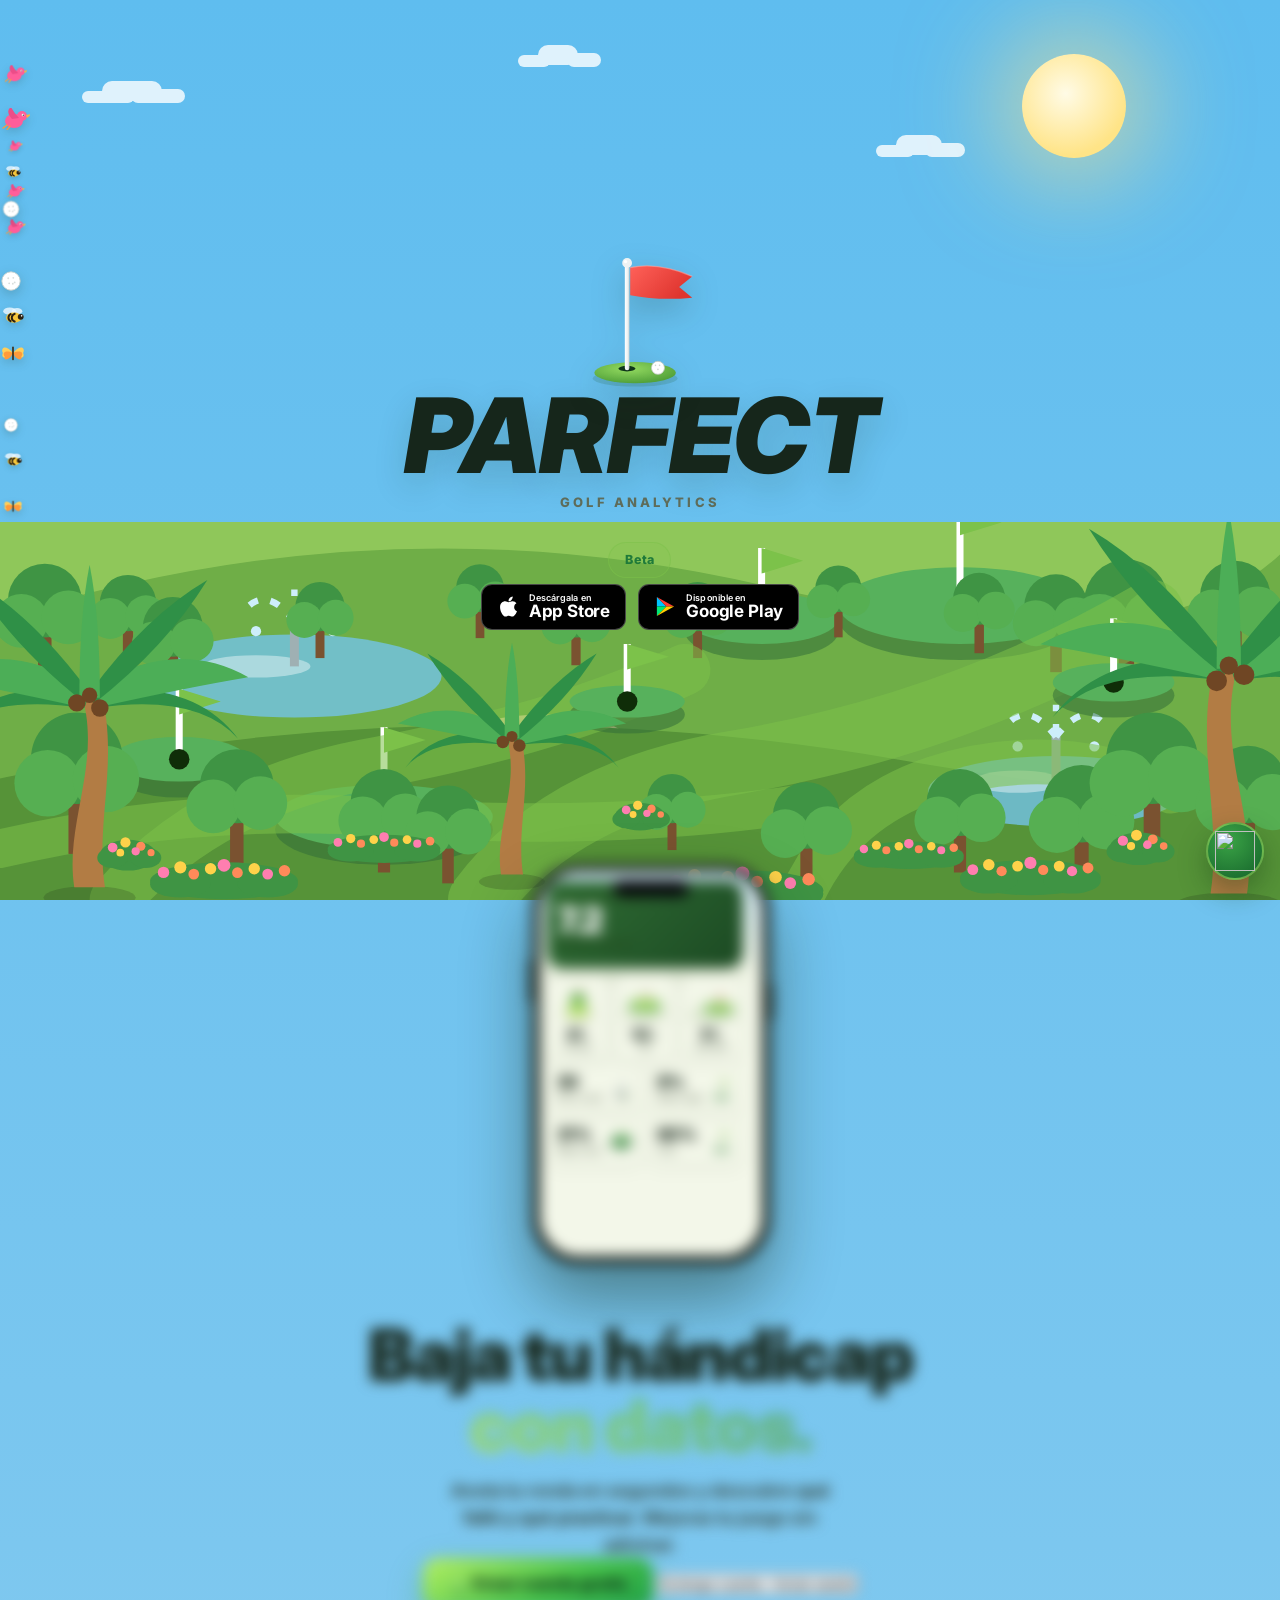
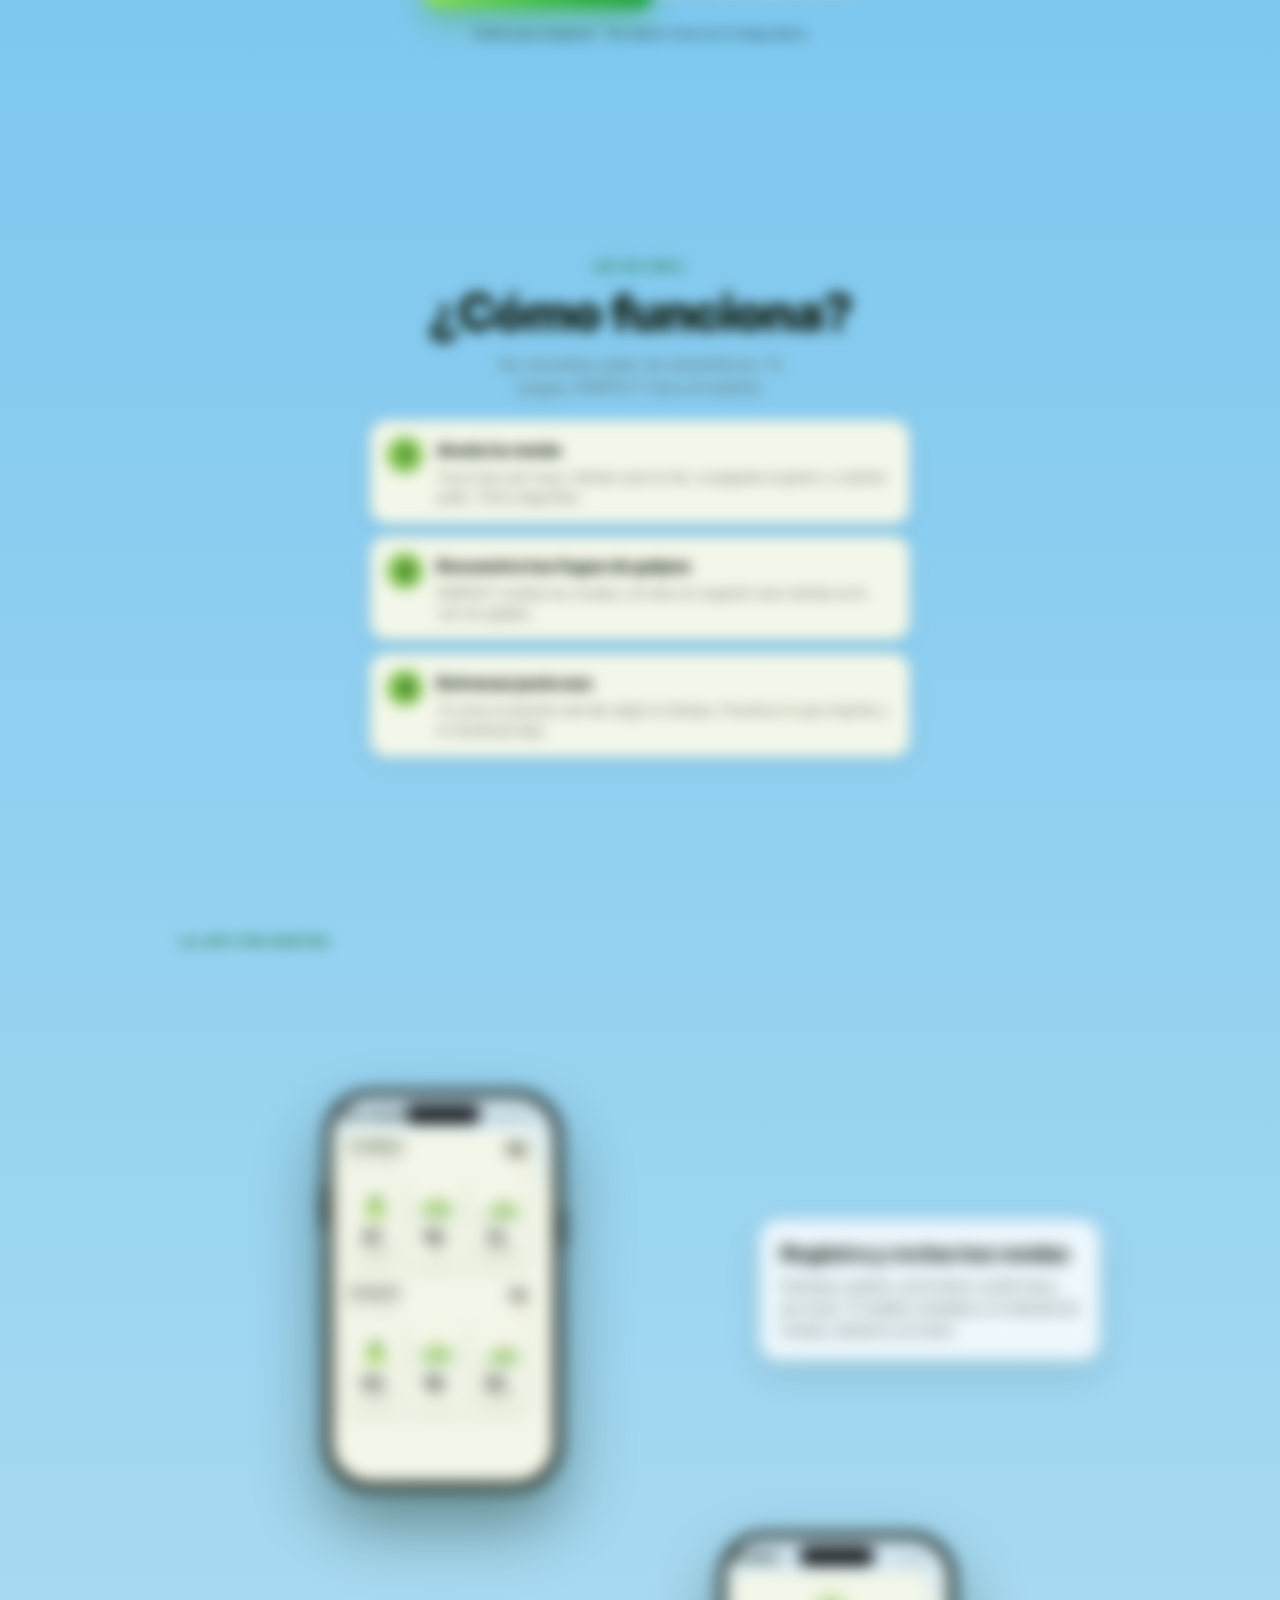
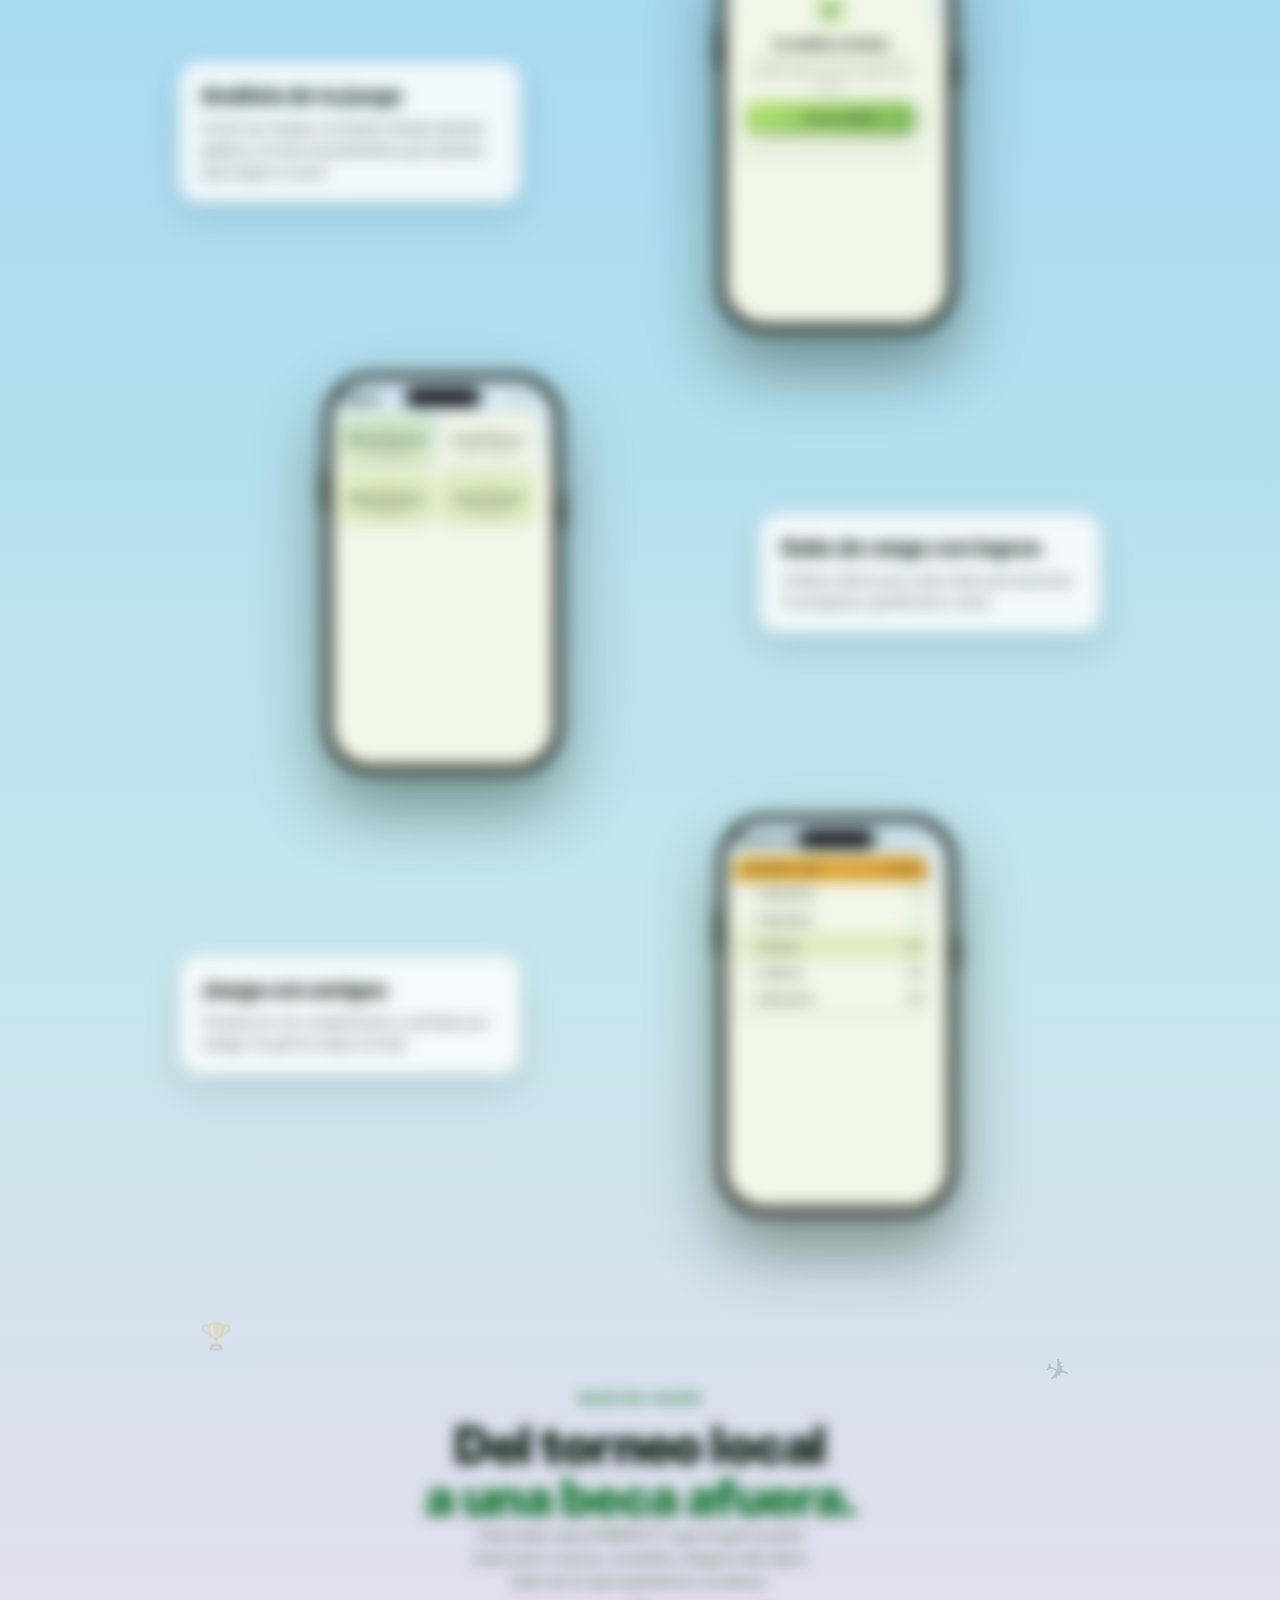
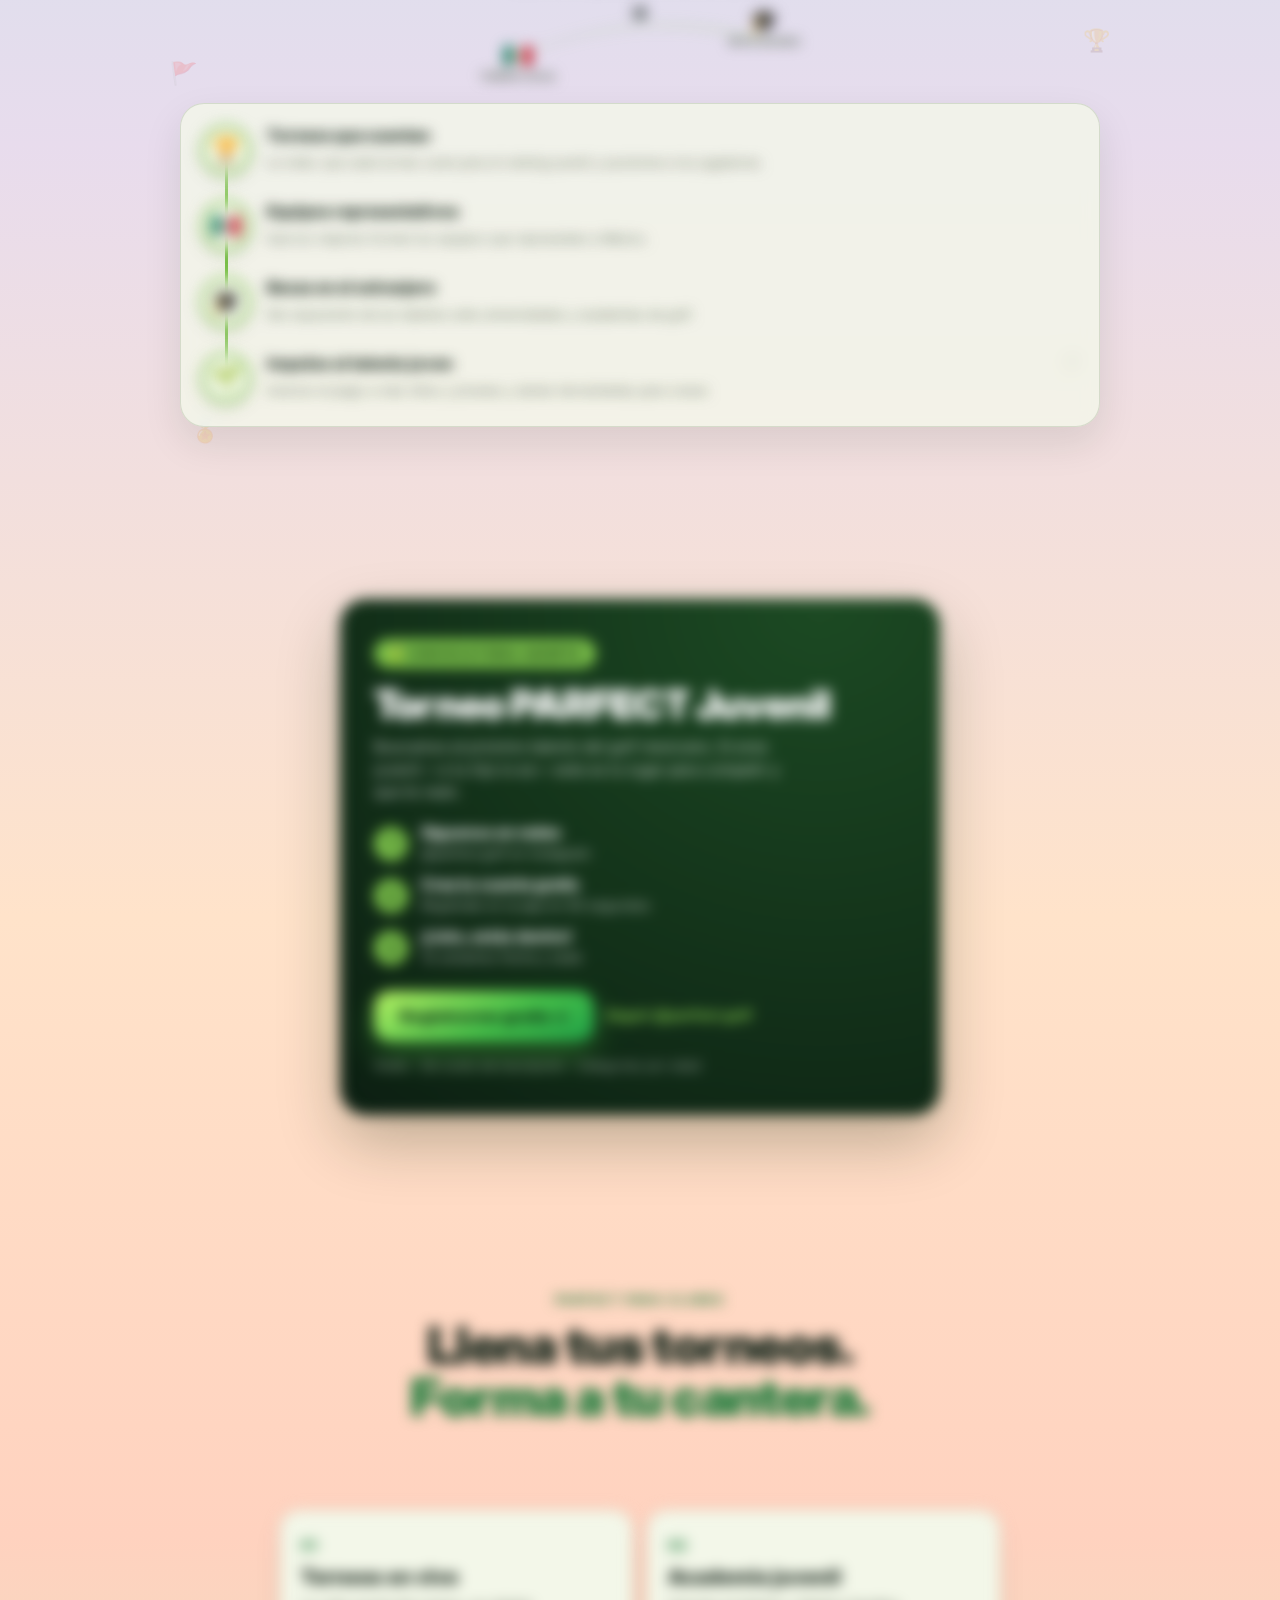
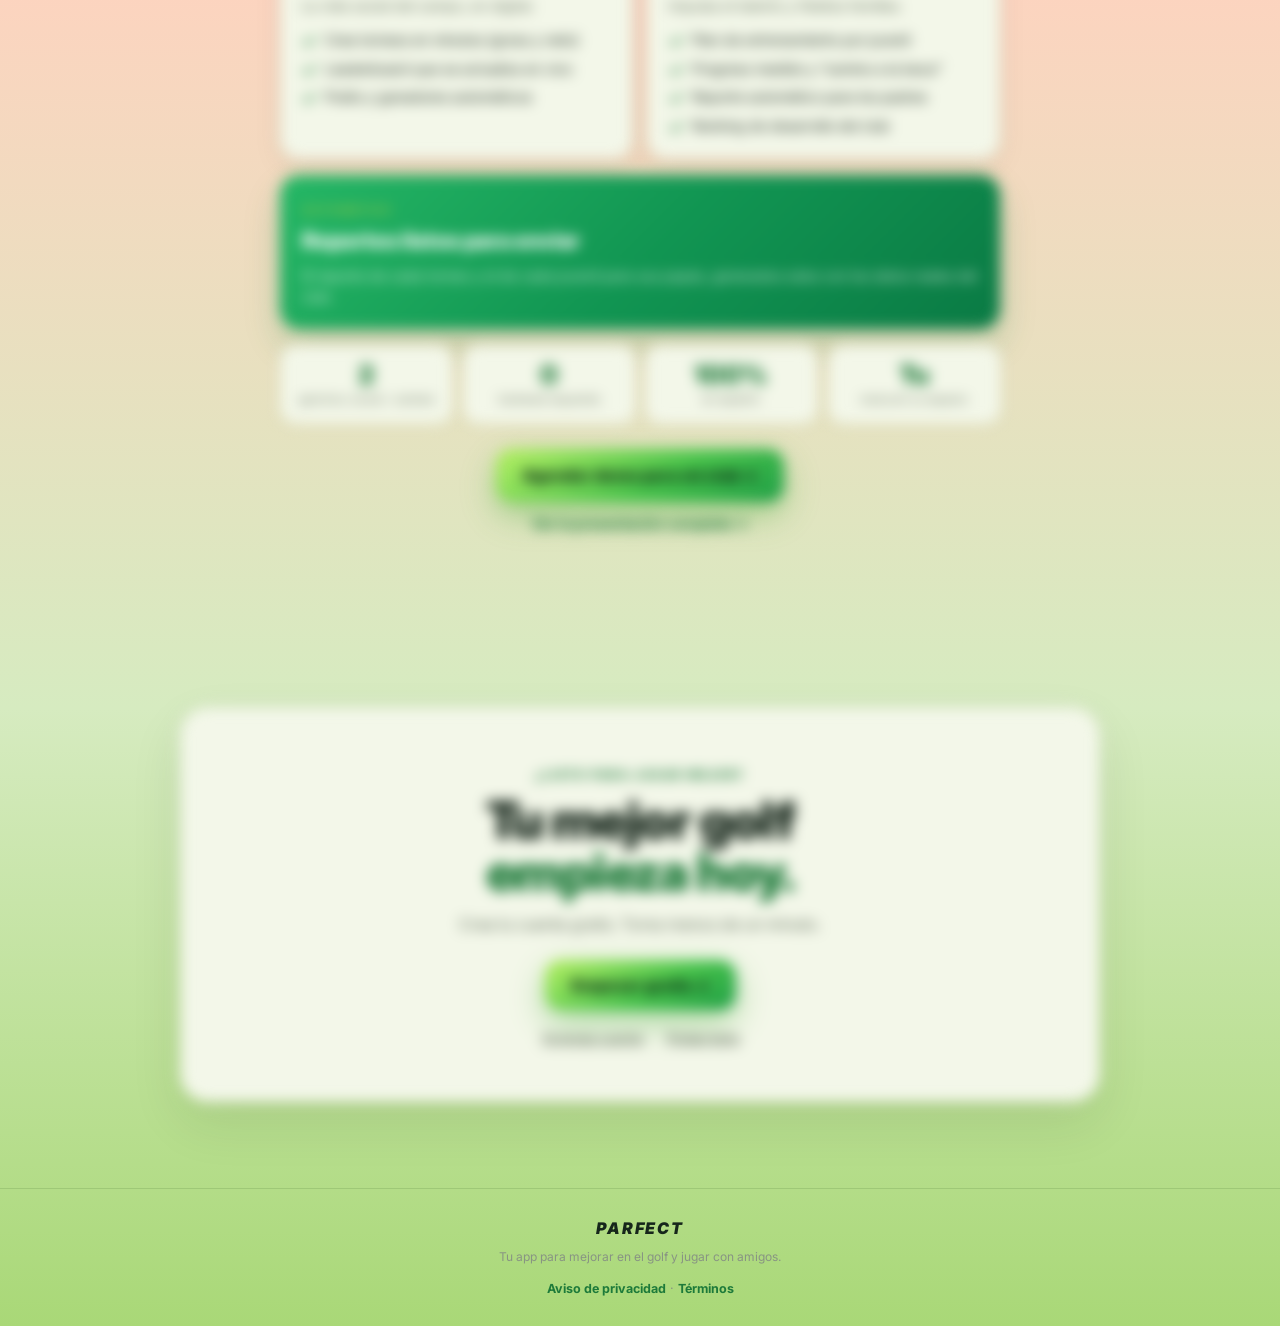
==== commit 5a1a1e18: "Landing: arriba solo App Store/Google Play; bajar Crear cuenta + Iniciar sesion a la 2a seccion; qui" ====
--- a/index.html
+++ b/index.html
@@ -28,7 +28,7 @@
   <link rel="preconnect" href="https://fonts.googleapis.com" />
   <link rel="preconnect" href="https://fonts.gstatic.com" crossorigin />
   <link href="https://fonts.googleapis.com/css2?family=Inter:ital,wght@0,400;0,600;0,700;0,800;0,900;1,800;1,900&display=swap" rel="stylesheet" />
-  <link rel="stylesheet" href="css/styles.css?v=488" />
+  <link rel="stylesheet" href="css/styles.css?v=492" />
 </head>
 <body>
   <svg width="0" height="0" style="position:absolute" aria-hidden="true"><defs>
@@ -125,32 +125,32 @@
   </div>
   <div id="root"></div>
   <script src="https://unpkg.com/@supabase/supabase-js@2"></script>
-  <script src="js/config.js?v=488"></script>
-  <script src="js/ui.js?v=488"></script>
-  <script src="js/store.js?v=488"></script>
-  <script src="js/stats.js?v=488"></script>
-  <script src="js/trainer.js?v=488"></script>
-  <script src="js/views-public.js?v=488"></script>
-  <script src="js/views-home.js?v=488"></script>
-  <script src="js/views-round.js?v=488"></script>
-  <script src="js/drills-library.js?v=488"></script>
-  <script src="js/views-modules.js?v=488"></script>
+  <script src="js/config.js?v=492"></script>
+  <script src="js/ui.js?v=492"></script>
+  <script src="js/store.js?v=492"></script>
+  <script src="js/stats.js?v=492"></script>
+  <script src="js/trainer.js?v=492"></script>
+  <script src="js/views-public.js?v=492"></script>
+  <script src="js/views-home.js?v=492"></script>
+  <script src="js/views-round.js?v=492"></script>
+  <script src="js/drills-library.js?v=492"></script>
+  <script src="js/views-modules.js?v=492"></script>
   <script src="https://unpkg.com/mqtt@5.10.1/dist/mqtt.min.js"></script>
-  <script src="js/sync.js?v=488"></script>
-  <script src="js/party.js?v=488"></script>
-  <script src="js/views-party.js?v=488"></script>
-  <script src="js/trophies.js?v=488"></script>
-  <script src="js/views-trophies.js?v=488"></script>
-  <script src="js/academy.js?v=488"></script>
-  <script src="js/views-coach.js?v=488"></script>
-  <script src="js/strategy.js?v=488"></script>
-  <script src="js/cloud.js?v=488"></script>
-  <script src="js/feed.js?v=488"></script>
-  <script src="js/events.js?v=488"></script>
-  <script src="js/coach.js?v=488"></script>
-  <script src="js/clubs.js?v=488"></script>
-  <script src="js/ai.js?v=488"></script>
-  <script src="js/analytics.js?v=488"></script>
-  <script src="js/app.js?v=488"></script>
+  <script src="js/sync.js?v=492"></script>
+  <script src="js/party.js?v=492"></script>
+  <script src="js/views-party.js?v=492"></script>
+  <script src="js/trophies.js?v=492"></script>
+  <script src="js/views-trophies.js?v=492"></script>
+  <script src="js/academy.js?v=492"></script>
+  <script src="js/views-coach.js?v=492"></script>
+  <script src="js/strategy.js?v=492"></script>
+  <script src="js/cloud.js?v=492"></script>
+  <script src="js/feed.js?v=492"></script>
+  <script src="js/events.js?v=492"></script>
+  <script src="js/coach.js?v=492"></script>
+  <script src="js/clubs.js?v=492"></script>
+  <script src="js/ai.js?v=492"></script>
+  <script src="js/analytics.js?v=492"></script>
+  <script src="js/app.js?v=492"></script>
 </body>
 </html>
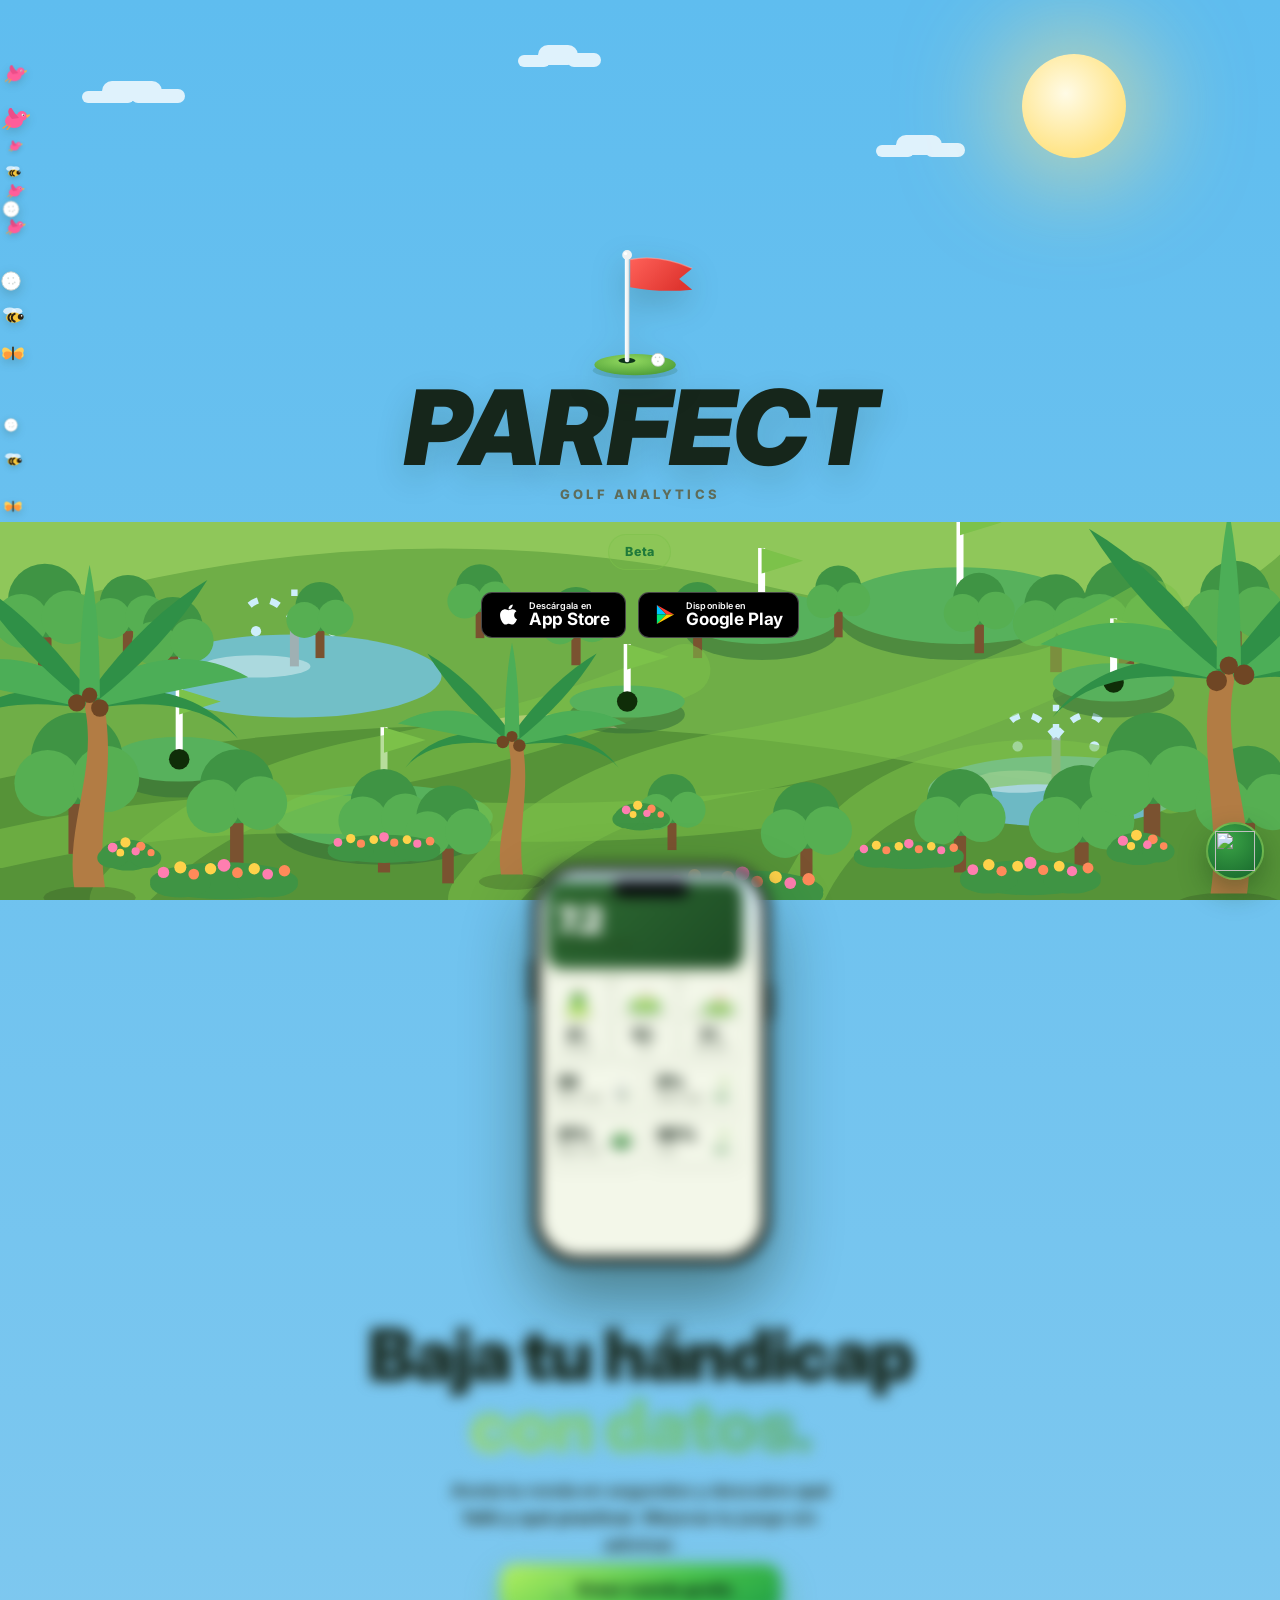
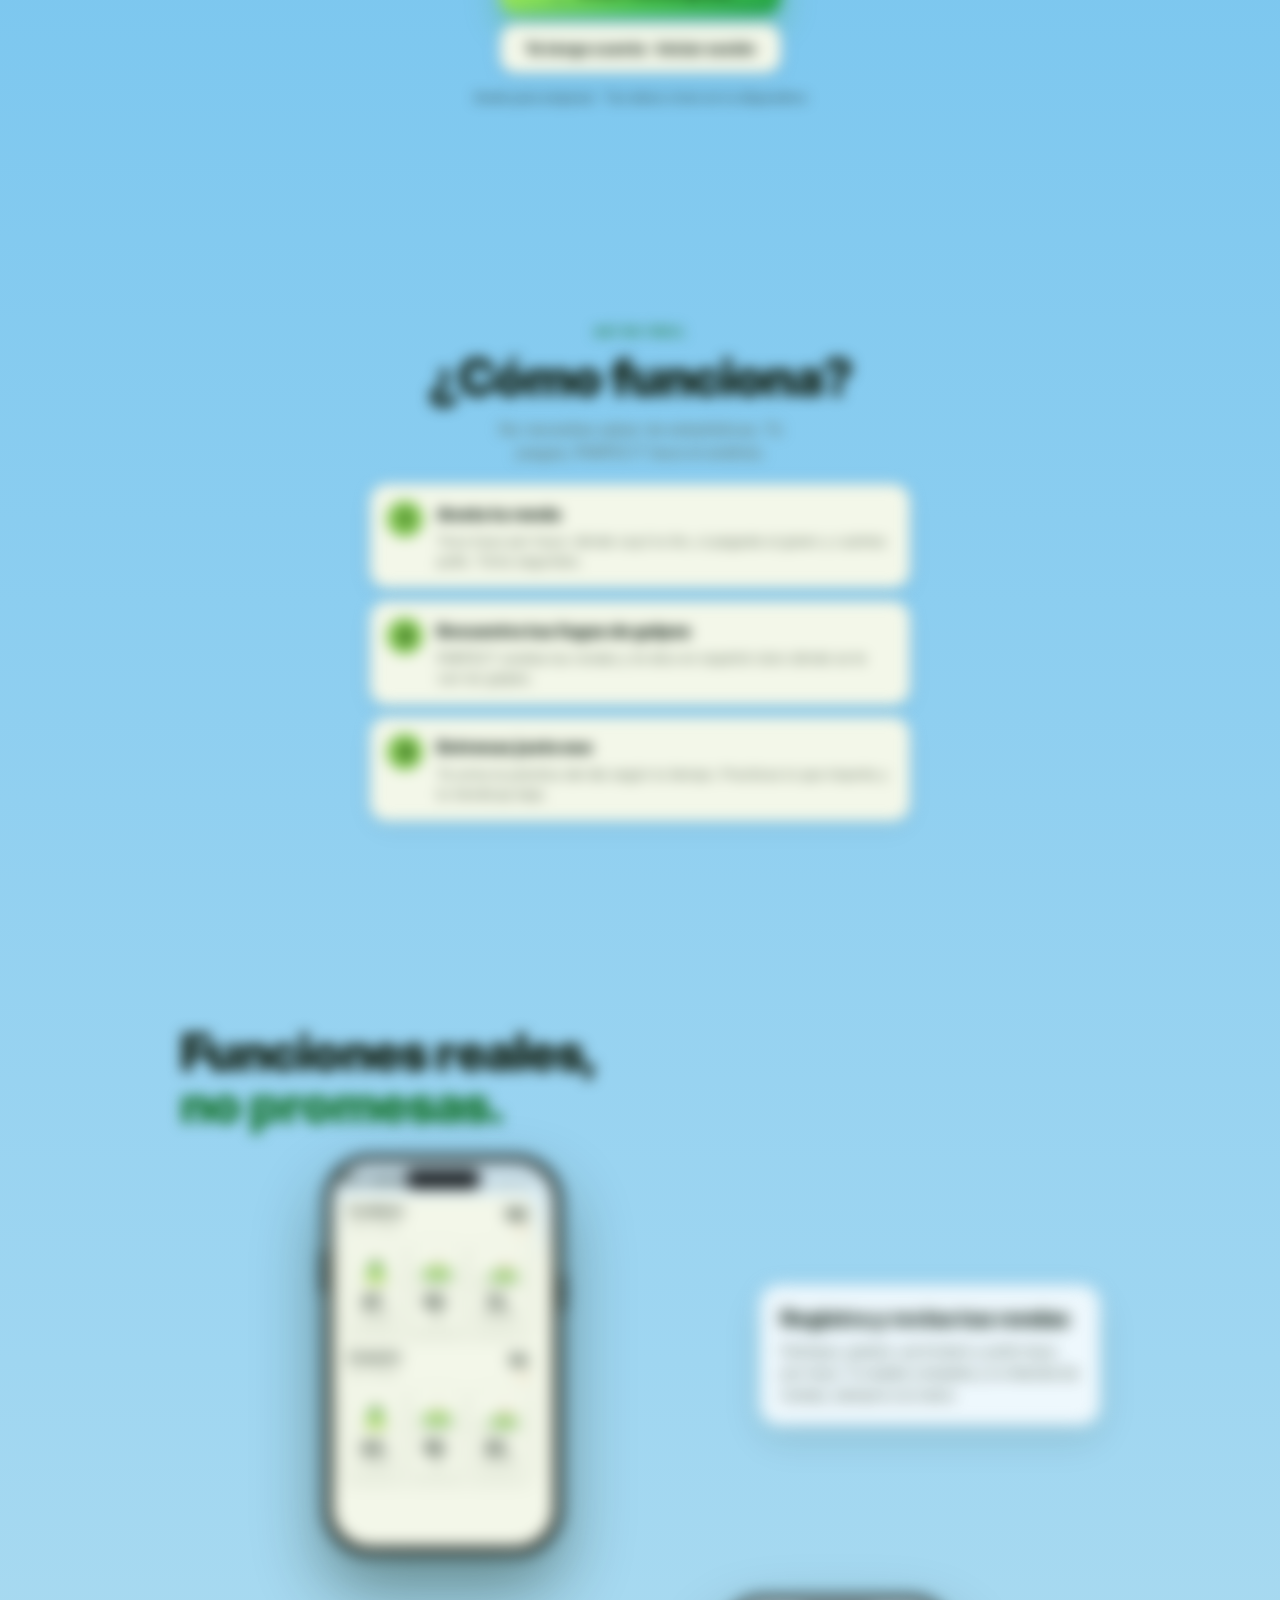
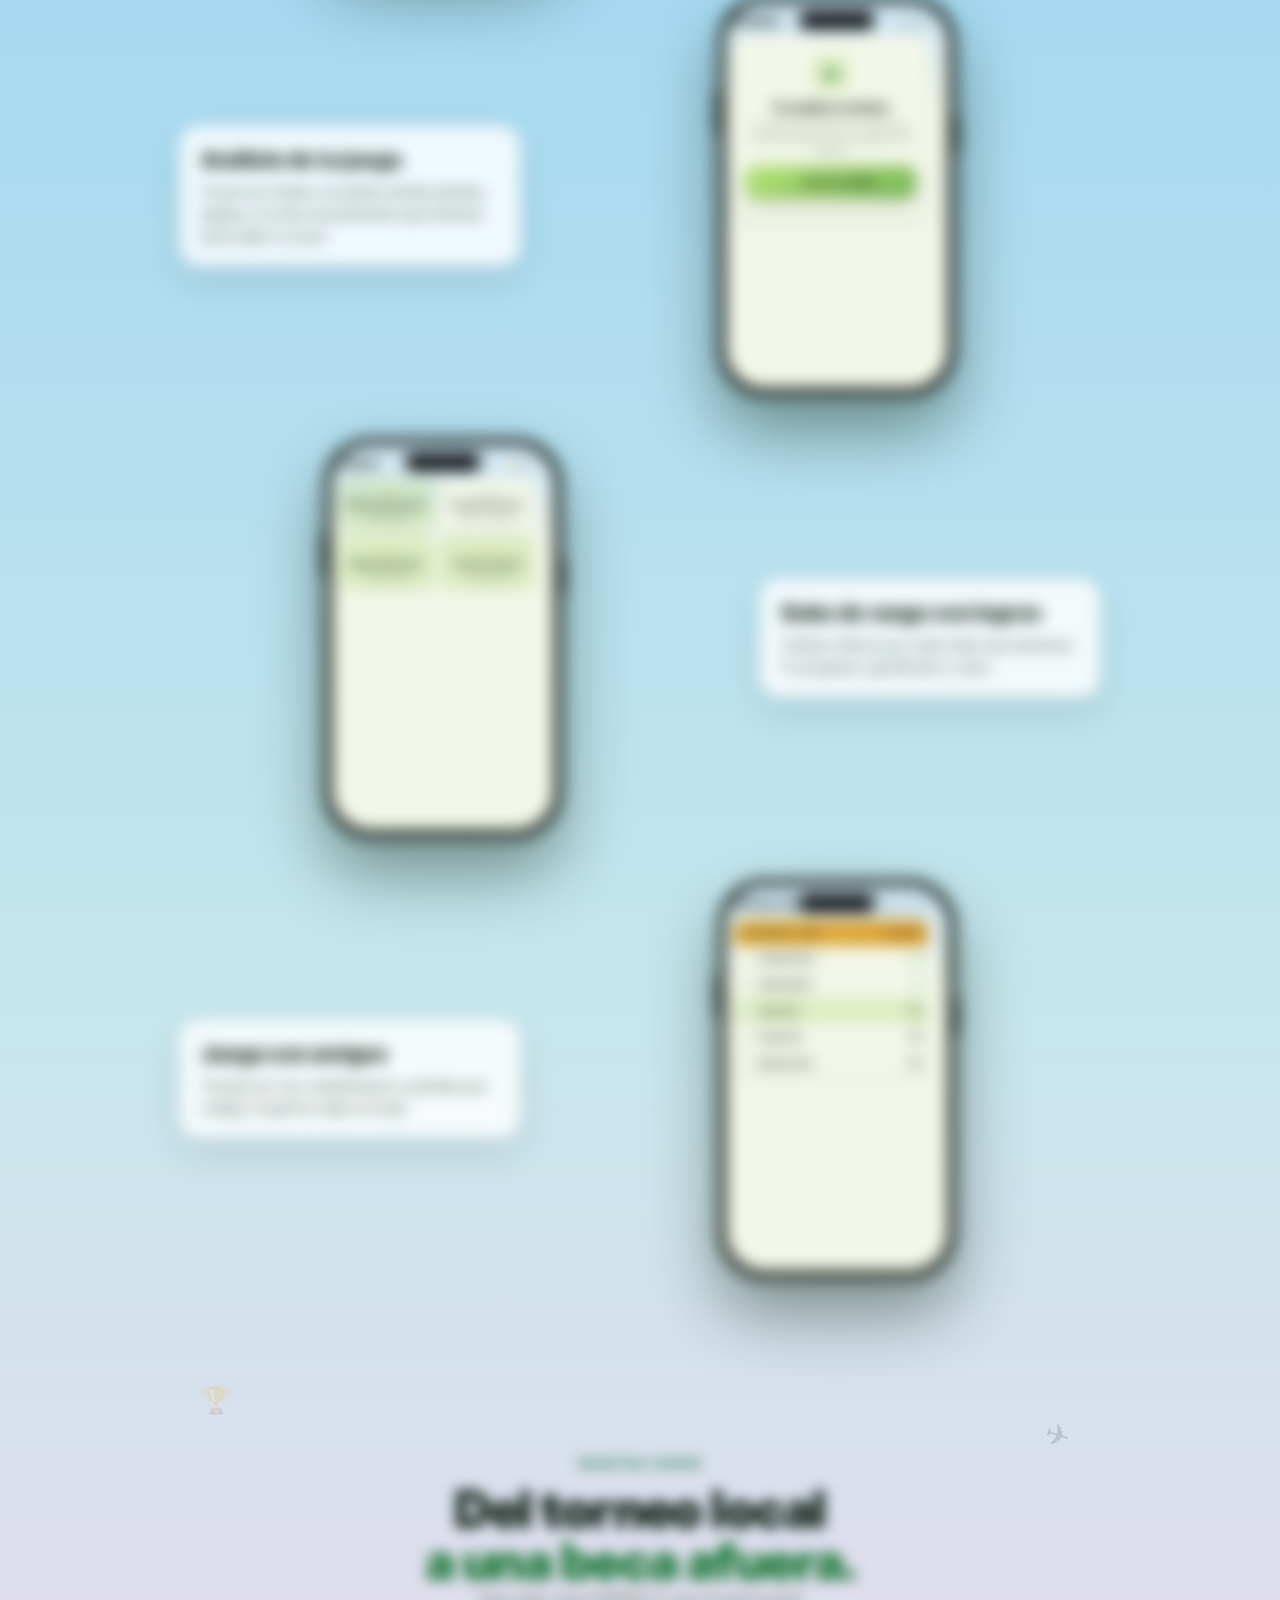
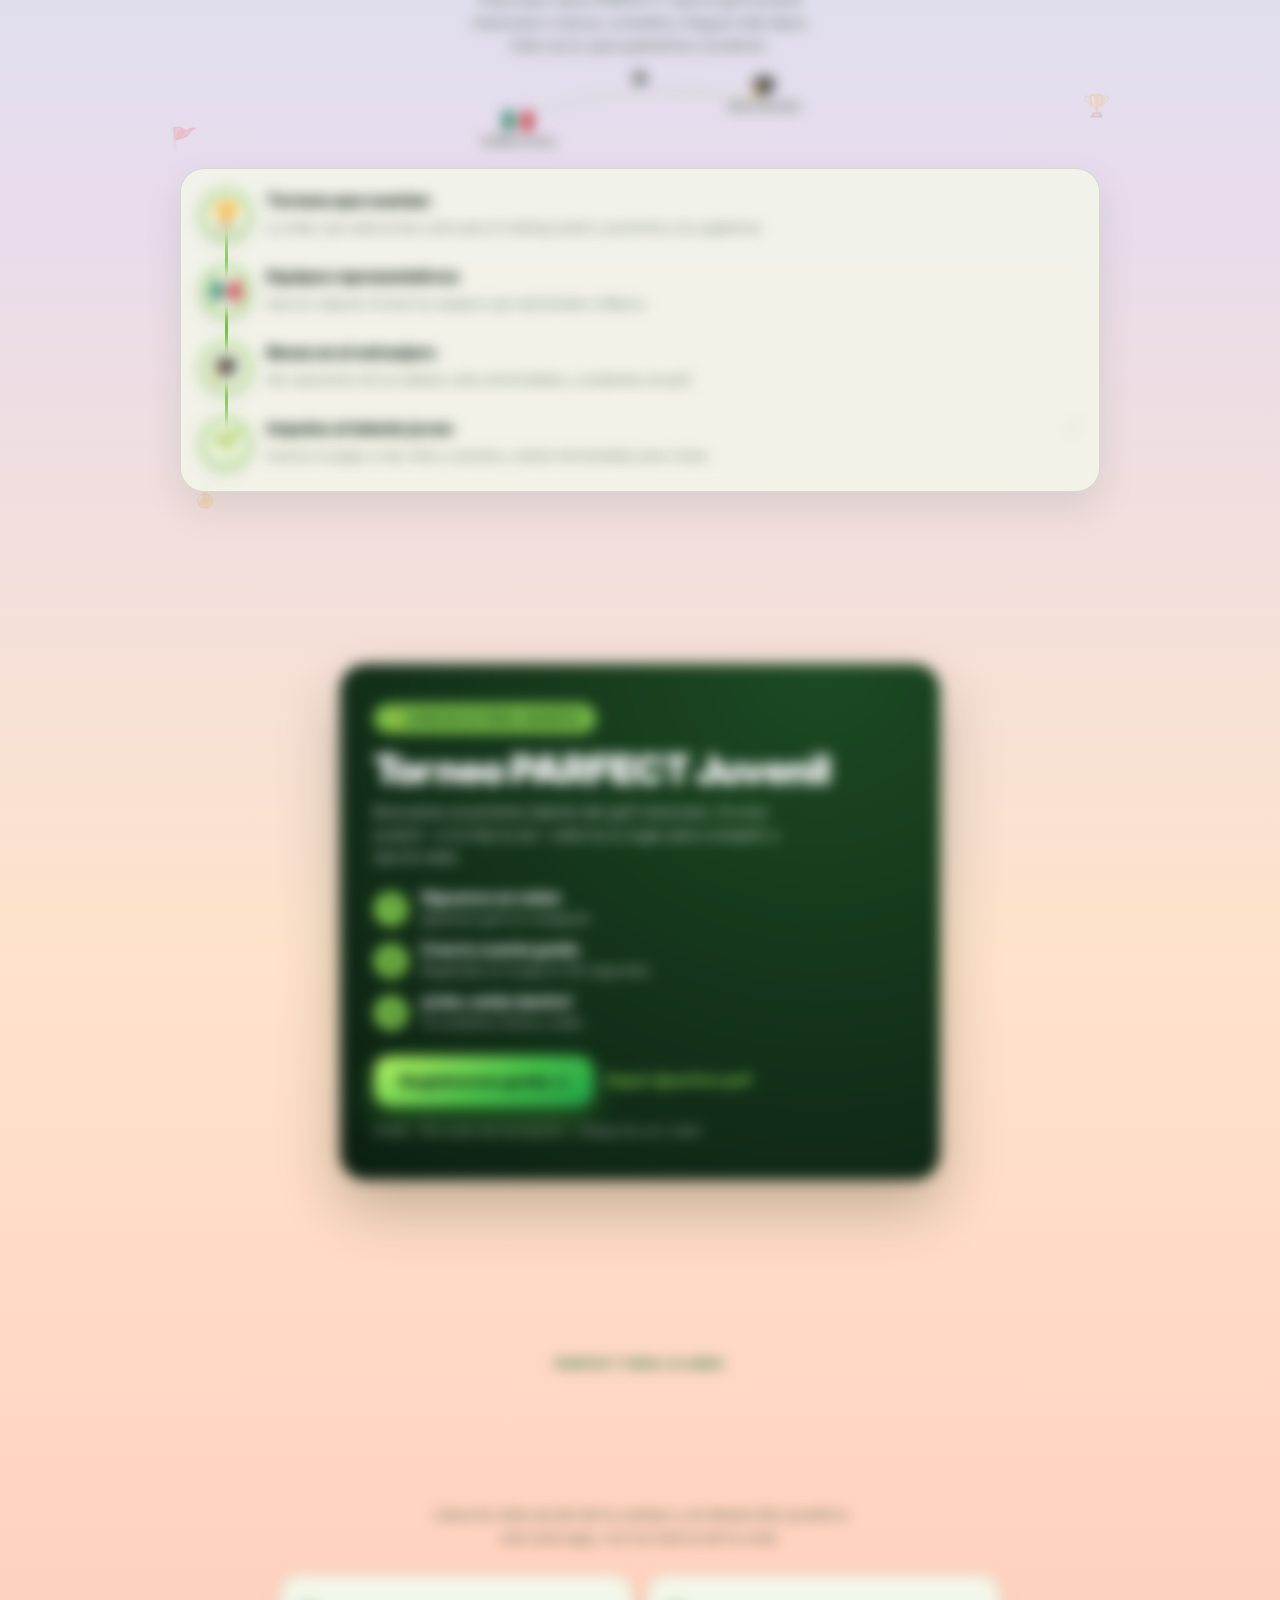
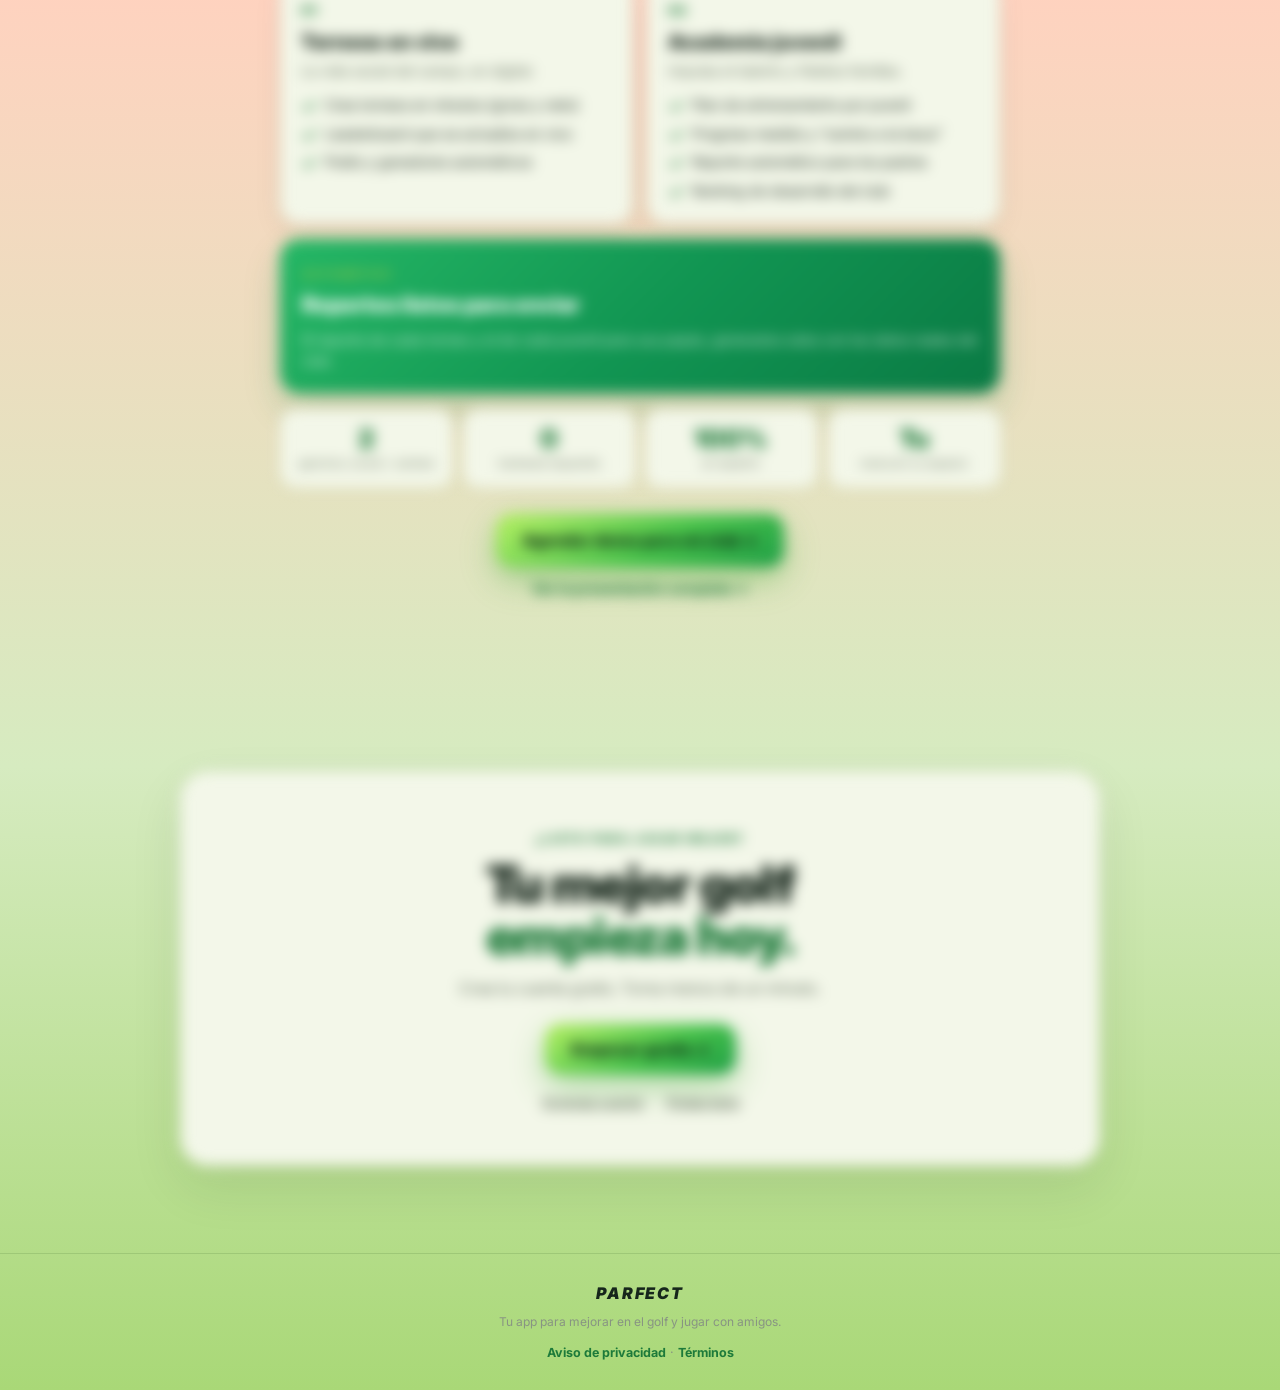
==== commit bfa80b38: "Registro de tiros: rediseño de una sola pantalla con chips rapidos (Salida/Green/Up&down condicional" ====
--- a/index.html
+++ b/index.html
@@ -28,7 +28,7 @@
   <link rel="preconnect" href="https://fonts.googleapis.com" />
   <link rel="preconnect" href="https://fonts.gstatic.com" crossorigin />
   <link href="https://fonts.googleapis.com/css2?family=Inter:ital,wght@0,400;0,600;0,700;0,800;0,900;1,800;1,900&display=swap" rel="stylesheet" />
-  <link rel="stylesheet" href="css/styles.css?v=492" />
+  <link rel="stylesheet" href="css/styles.css?v=495" />
 </head>
 <body>
   <svg width="0" height="0" style="position:absolute" aria-hidden="true"><defs>
@@ -125,32 +125,32 @@
   </div>
   <div id="root"></div>
   <script src="https://unpkg.com/@supabase/supabase-js@2"></script>
-  <script src="js/config.js?v=492"></script>
-  <script src="js/ui.js?v=492"></script>
-  <script src="js/store.js?v=492"></script>
-  <script src="js/stats.js?v=492"></script>
-  <script src="js/trainer.js?v=492"></script>
-  <script src="js/views-public.js?v=492"></script>
-  <script src="js/views-home.js?v=492"></script>
-  <script src="js/views-round.js?v=492"></script>
-  <script src="js/drills-library.js?v=492"></script>
-  <script src="js/views-modules.js?v=492"></script>
+  <script src="js/config.js?v=495"></script>
+  <script src="js/ui.js?v=495"></script>
+  <script src="js/store.js?v=495"></script>
+  <script src="js/stats.js?v=495"></script>
+  <script src="js/trainer.js?v=495"></script>
+  <script src="js/views-public.js?v=495"></script>
+  <script src="js/views-home.js?v=495"></script>
+  <script src="js/views-round.js?v=495"></script>
+  <script src="js/drills-library.js?v=495"></script>
+  <script src="js/views-modules.js?v=495"></script>
   <script src="https://unpkg.com/mqtt@5.10.1/dist/mqtt.min.js"></script>
-  <script src="js/sync.js?v=492"></script>
-  <script src="js/party.js?v=492"></script>
-  <script src="js/views-party.js?v=492"></script>
-  <script src="js/trophies.js?v=492"></script>
-  <script src="js/views-trophies.js?v=492"></script>
-  <script src="js/academy.js?v=492"></script>
-  <script src="js/views-coach.js?v=492"></script>
-  <script src="js/strategy.js?v=492"></script>
-  <script src="js/cloud.js?v=492"></script>
-  <script src="js/feed.js?v=492"></script>
-  <script src="js/events.js?v=492"></script>
-  <script src="js/coach.js?v=492"></script>
-  <script src="js/clubs.js?v=492"></script>
-  <script src="js/ai.js?v=492"></script>
-  <script src="js/analytics.js?v=492"></script>
-  <script src="js/app.js?v=492"></script>
+  <script src="js/sync.js?v=495"></script>
+  <script src="js/party.js?v=495"></script>
+  <script src="js/views-party.js?v=495"></script>
+  <script src="js/trophies.js?v=495"></script>
+  <script src="js/views-trophies.js?v=495"></script>
+  <script src="js/academy.js?v=495"></script>
+  <script src="js/views-coach.js?v=495"></script>
+  <script src="js/strategy.js?v=495"></script>
+  <script src="js/cloud.js?v=495"></script>
+  <script src="js/feed.js?v=495"></script>
+  <script src="js/events.js?v=495"></script>
+  <script src="js/coach.js?v=495"></script>
+  <script src="js/clubs.js?v=495"></script>
+  <script src="js/ai.js?v=495"></script>
+  <script src="js/analytics.js?v=495"></script>
+  <script src="js/app.js?v=495"></script>
 </body>
 </html>
--- a/css/styles.css
+++ b/css/styles.css
@@ -4747,3 +4747,41 @@
 /* Tracker: terminar y guardar entrenamiento */
 .trk-finish { width: 100%; margin-top: 16px; }
 .trk-saved { text-align: center; color: #3aa055; font-weight: 800; font-size: 13px; margin: 9px 2px 0; }
+
+/* Landing: stack de CTA (crear cuenta / iniciar sesión) + estrellas */
+.lp-cta-stack { display: flex; flex-direction: column; gap: 10px; margin-top: 6px; }
+.lp-cta-main { width: 100%; justify-content: center; display: inline-flex; align-items: center; gap: 8px; }
+.lp-cta-login { width: 100%; background: var(--card); border: 1px solid var(--line); color: var(--text); font-weight: 800; font-size: 15px; padding: 14px 24px; border-radius: 16px; box-shadow: 0 6px 18px rgba(20,40,15,.06); cursor: pointer; transition: transform .15s; }
+.lp-cta-login:active { transform: scale(.97); }
+.lp-stars { text-align: center; color: #e8b53a; font-size: 15px; letter-spacing: 1px; font-weight: 700; margin-top: 12px; }
+.lp-stars b { color: var(--text); margin-left: 4px; }
+
+/* Landing: CTA en el primer pantallazo (debajo de PARFECT/Beta) */
+.lp-intro-cta { width: 100%; max-width: 330px; margin: 18px auto 0; display: flex; flex-direction: column; gap: 10px; }
+.lp-intro-cta .lp-stores { margin-top: 4px; }
+.lp-intro-beta { width: 100%; }
+
+/* Landing: rating limpio (estrellas + 4.9) */
+.lp-rating { display: flex; align-items: center; justify-content: center; gap: 8px; margin-top: 12px; }
+.lp-rating-stars { color: #f5b301; font-size: 17px; letter-spacing: 2px; }
+.lp-rating-num { color: var(--text); font-size: 16px; font-weight: 900; }
+
+/* Registro de tiros rápido (una pantalla, chips) */
+.qlog { padding: 12px 12px 14px; }
+.qlog-lab { display: block; font-size: 11px; color: var(--muted); font-weight: 800; letter-spacing: .04em; margin: 12px 2px 6px; }
+.qlog-lab:first-child { margin-top: 2px; }
+.qlog-chips { display: flex; gap: 7px; }
+.qlog-chip { flex: 1; min-width: 0; min-height: 46px; padding: 10px 6px; border-radius: 12px; border: 1.5px solid var(--line); background: var(--card); color: var(--text); font-size: 13.5px; font-weight: 800; cursor: pointer; transition: transform .12s; }
+.qlog-chip:active { transform: scale(.95); }
+.qlog-chip.on { background: var(--lime); border-color: var(--lime-ink, #5da524); color: #16320f; }
+.qlog-chip.neg.on { background: #ef9a6a; border-color: #d8763e; color: #4a1b0c; }
+.qlog-par3 { font-size: 12.5px; color: var(--muted); background: var(--card2, #f4f8ef); border-radius: 10px; padding: 9px 11px; margin-top: 2px; }
+.qlog-score { display: flex; align-items: center; justify-content: space-between; margin-top: 13px; background: var(--card2, #f4f8ef); border-radius: 13px; padding: 10px 12px; }
+.qlog-score-lab { font-size: 11px; color: var(--muted); font-weight: 800; }
+.qlog-score-val { display: flex; align-items: baseline; gap: 7px; margin-top: 2px; }
+.qlog-score-val b { font-size: 28px; font-weight: 900; line-height: 1; }
+.qlog-score-val i { font-style: normal; font-size: 14px; font-weight: 800; color: var(--muted); }
+.qlog-score.good .qlog-score-val b { color: #2f8f4f; }
+.qlog-score.par .qlog-score-val b { color: #3b7d2a; }
+.qlog-score.over .qlog-score-val b { color: #c98a1e; }
+.qlog-score.bad .qlog-score-val b { color: #c2502f; }
